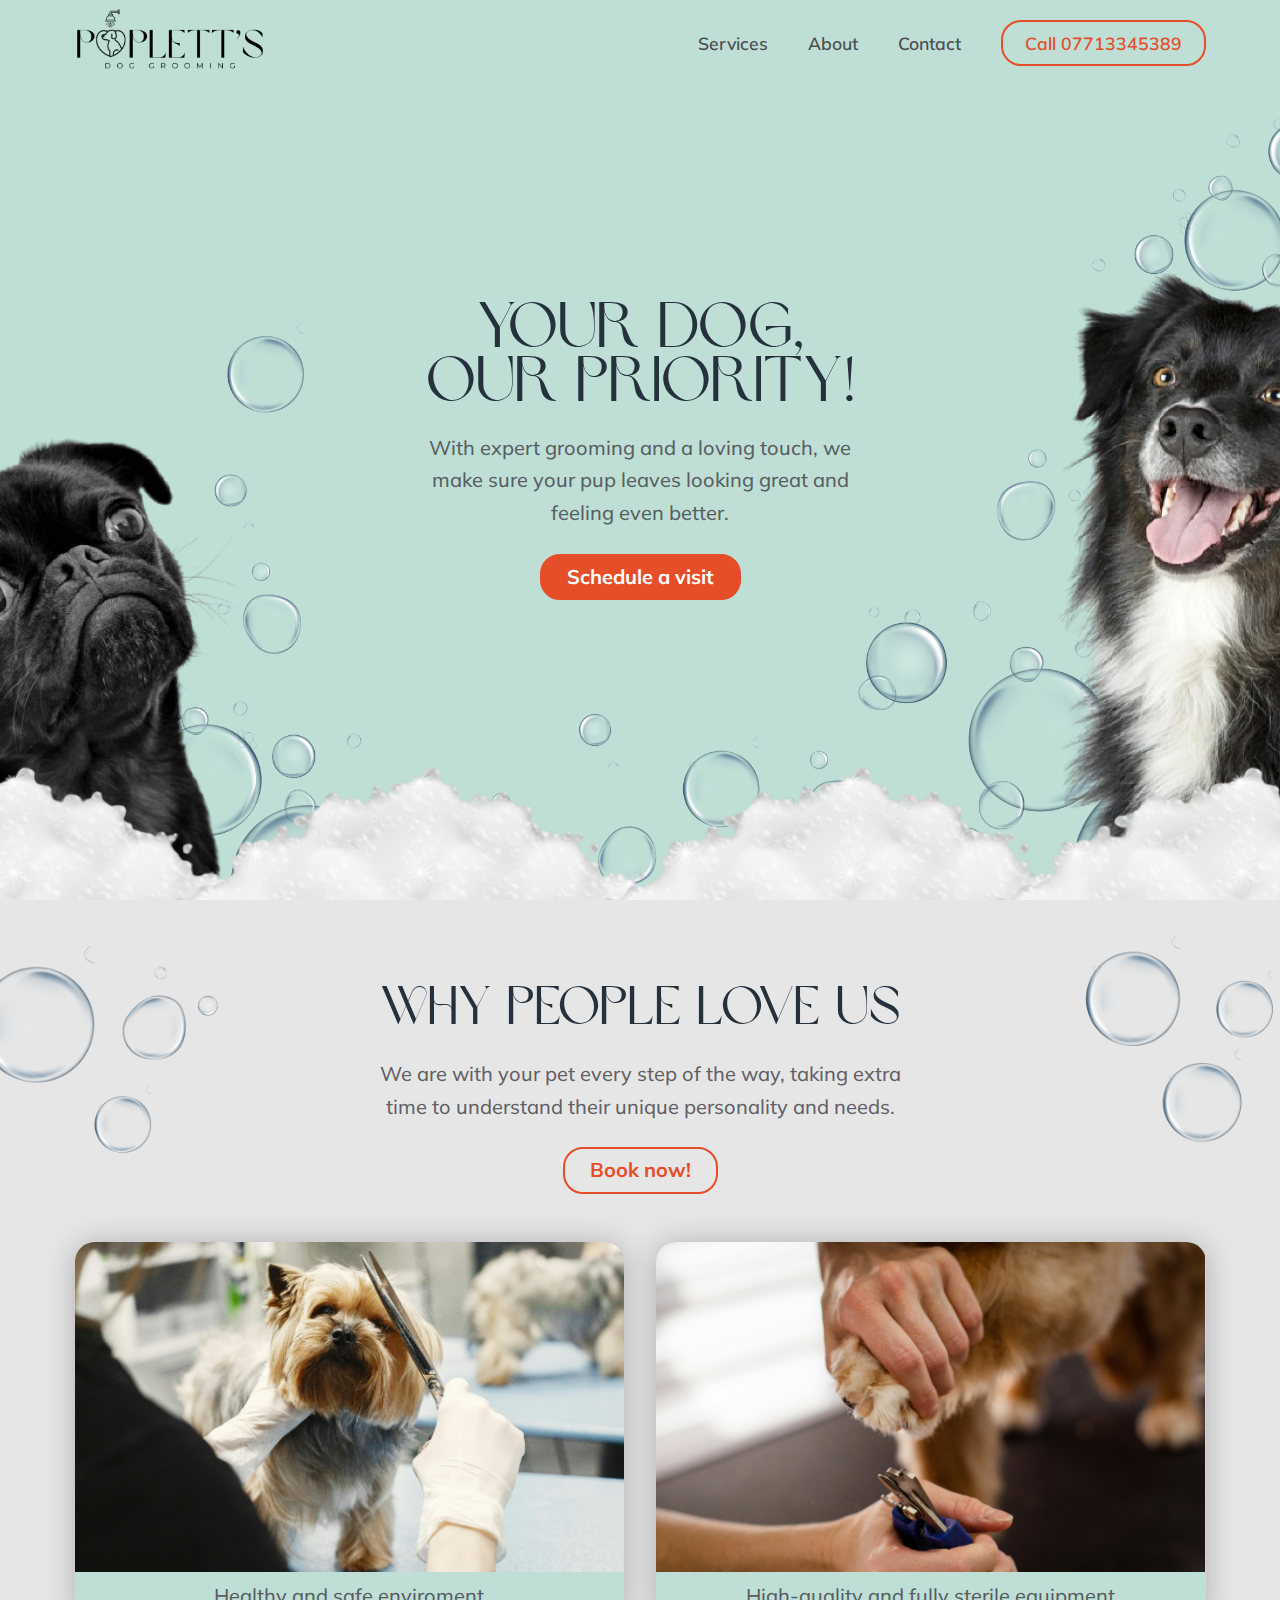
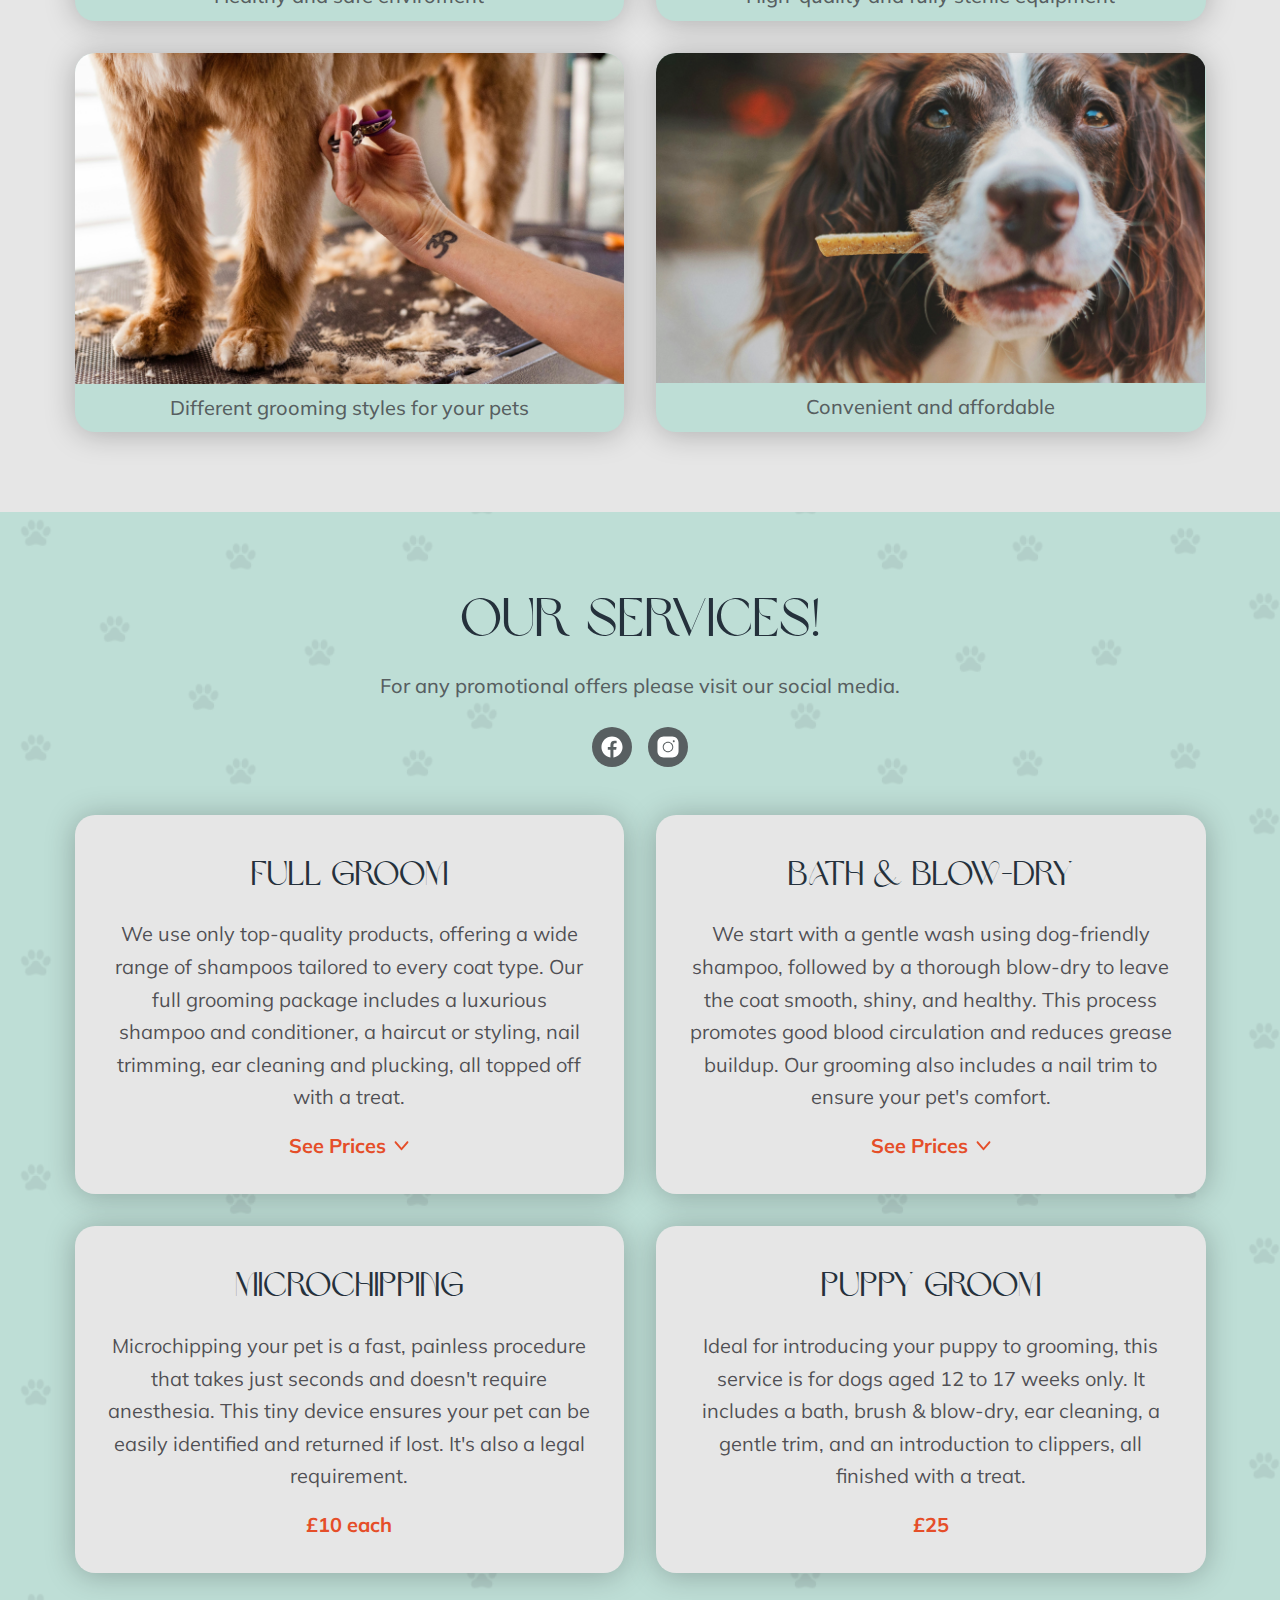
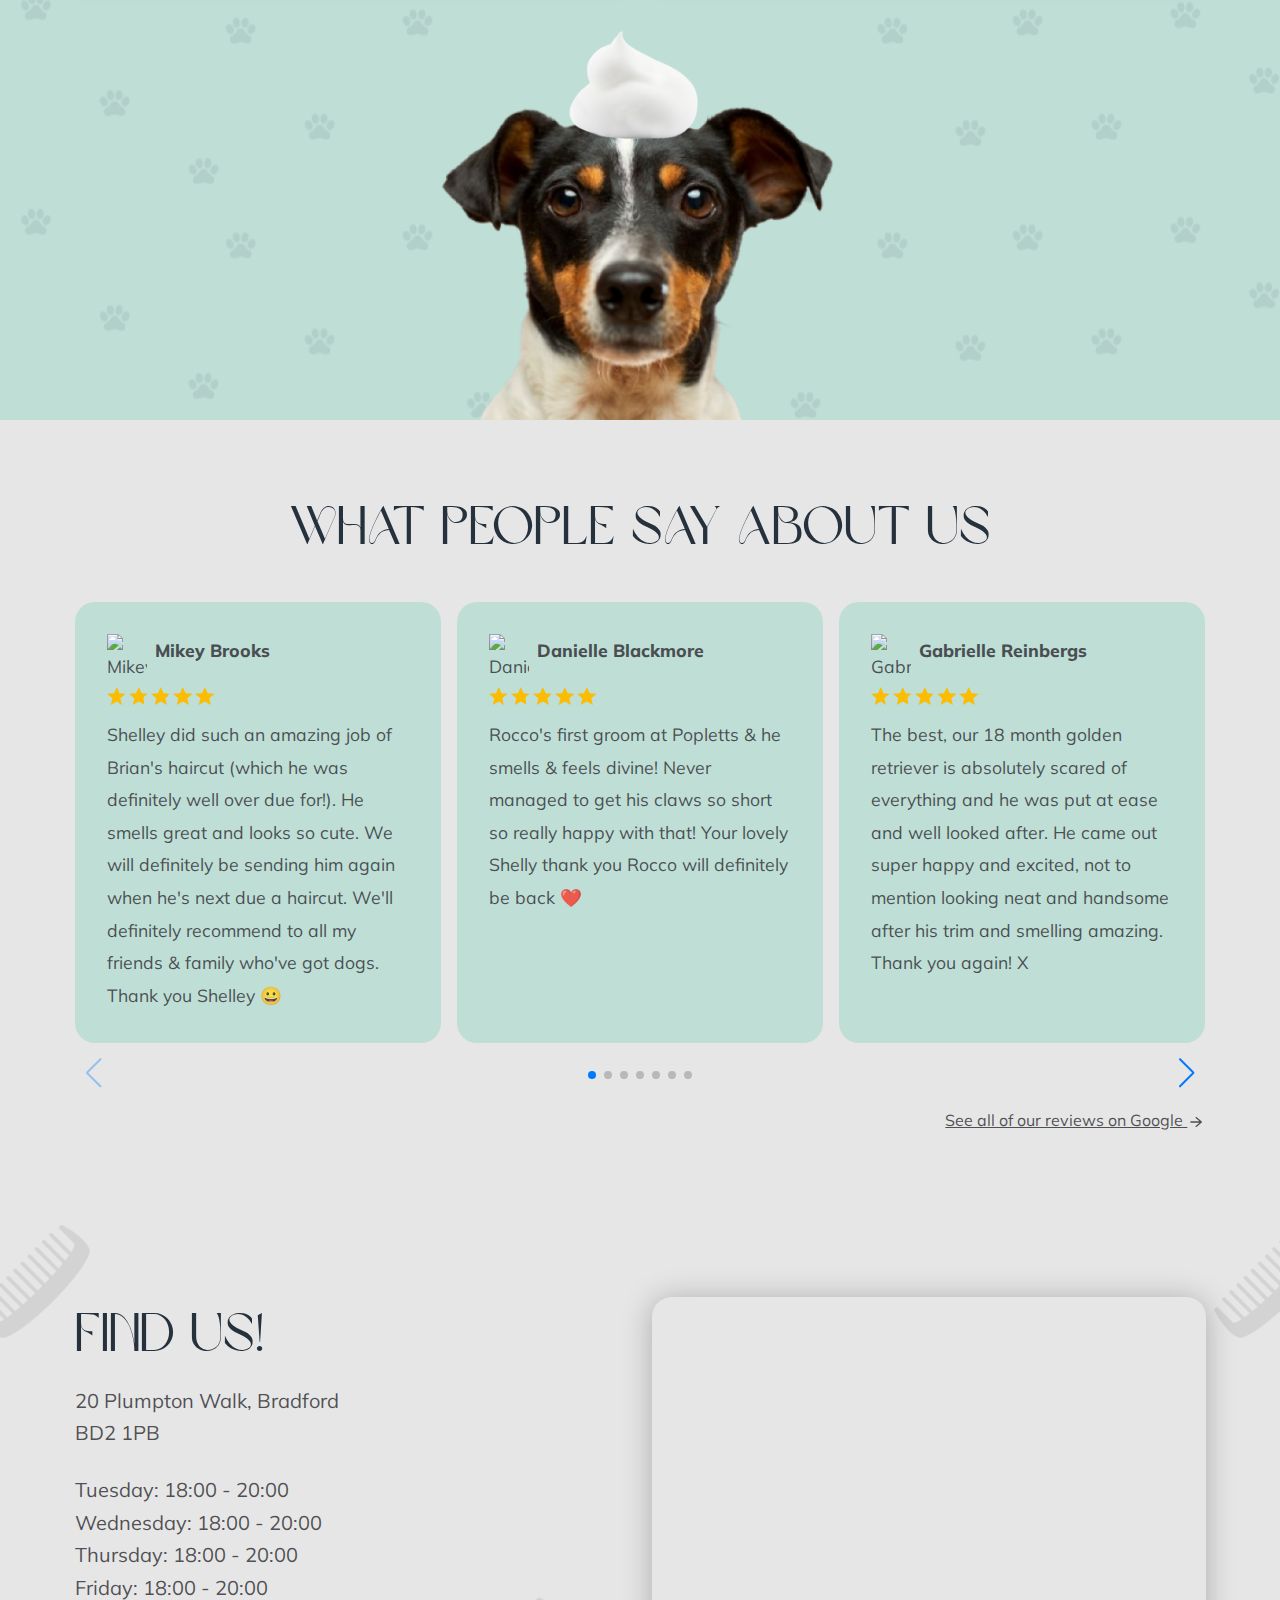
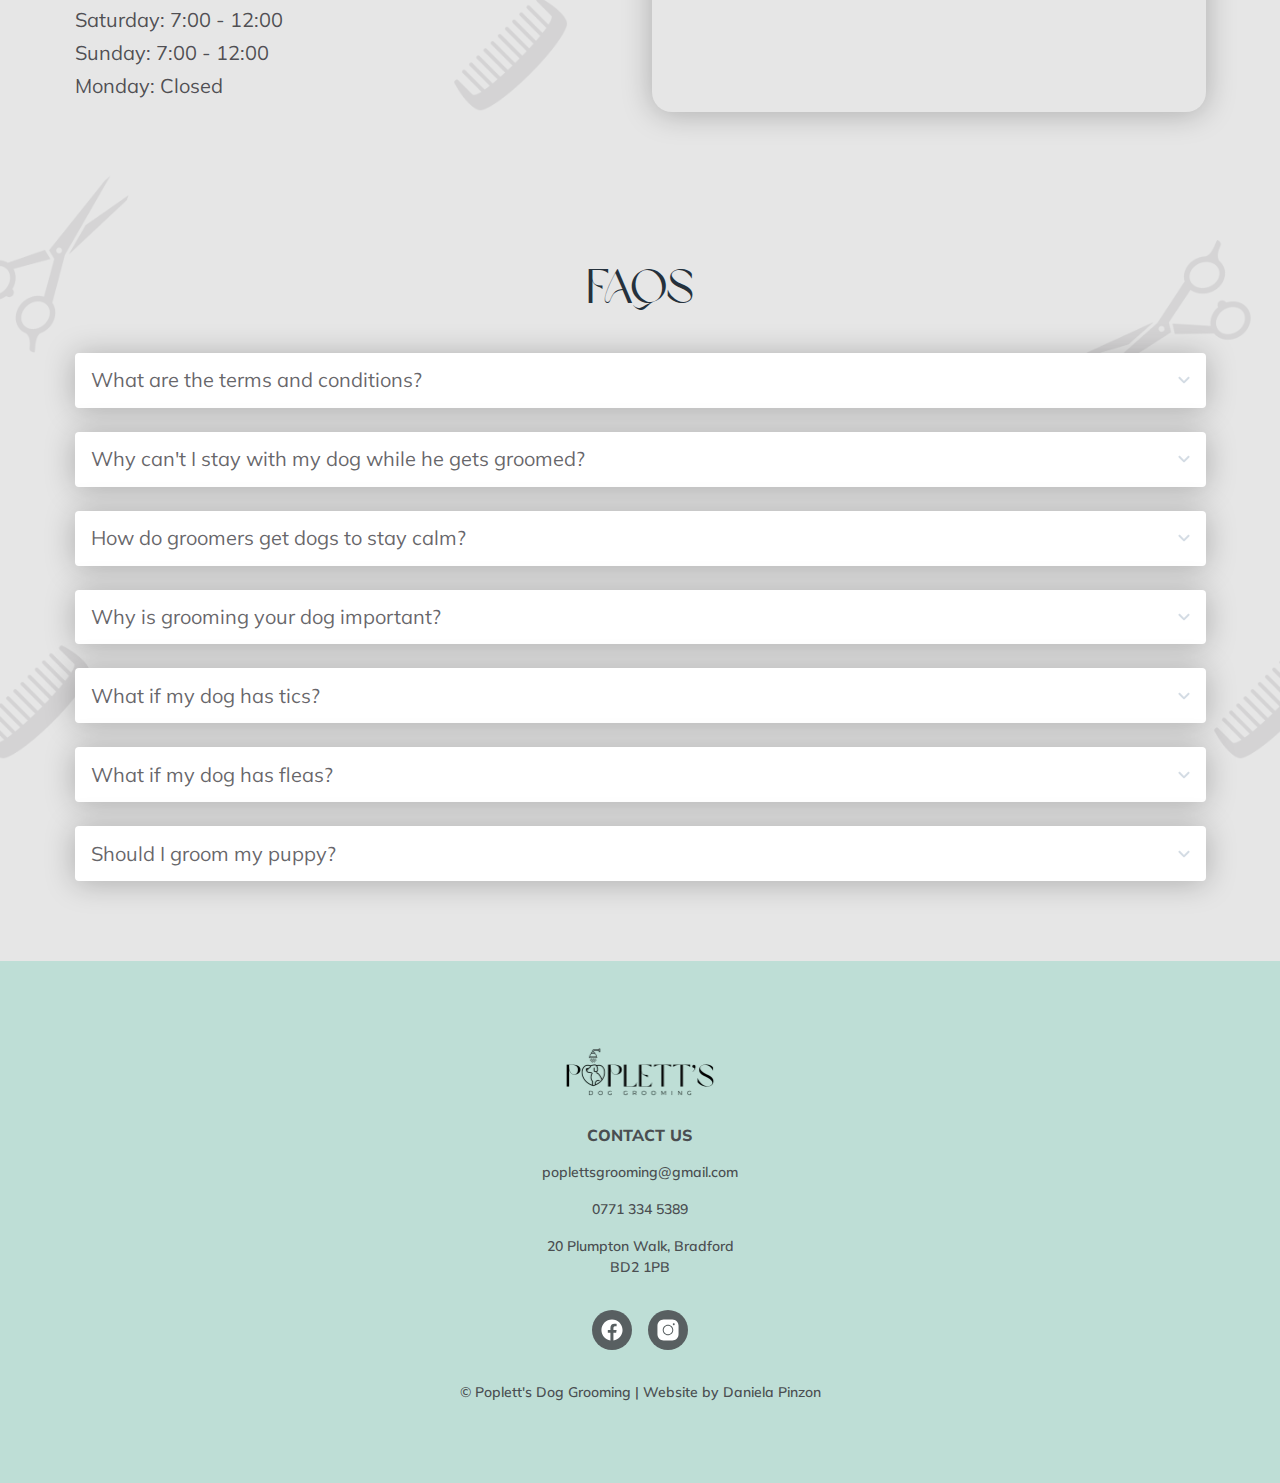
==== index.html @ dedbf38a "Add Google reviews" ====
<!DOCTYPE html>
<html lang="en">

<head>
  <meta charset="UTF-8">
  <meta name="viewport" content="width=device-width, initial-scale=1.0">
  <title>Poplett's Dog Grooming</title>
  <link rel="preconnect" href="https://fonts.googleapis.com">
  <link rel="preconnect" href="https://fonts.gstatic.com" crossorigin>
  <link href="https://fonts.googleapis.com/css2?family=Mulish:ital,wght@0,200..1000;1,200..1000&display=swap"
    rel="stylesheet">
  <link rel="apple-touch-icon" sizes="57x57" href="./images/favicons/apple-icon-57x57.png">
  <link rel="apple-touch-icon" sizes="60x60" href="./images/favicons/apple-icon-60x60.png">
  <link rel="apple-touch-icon" sizes="72x72" href="./images/favicons/apple-icon-72x72.png">
  <link rel="apple-touch-icon" sizes="76x76" href="./images/favicons/apple-icon-76x76.png">
  <link rel="apple-touch-icon" sizes="114x114" href="./images/favicons/apple-icon-114x114.png">
  <link rel="apple-touch-icon" sizes="120x120" href="./images/favicons/apple-icon-120x120.png">
  <link rel="apple-touch-icon" sizes="144x144" href="./images/favicons/apple-icon-144x144.png">
  <link rel="apple-touch-icon" sizes="152x152" href="./images/favicons/apple-icon-152x152.png">
  <link rel="apple-touch-icon" sizes="180x180" href="./images/favicons/apple-icon-180x180.png">
  <link rel="icon" type="image/png" sizes="192x192" href="./images/favicons/android-icon-192x192.png">
  <link rel="icon" type="image/png" sizes="32x32" href="./images/favicons/favicon-32x32.png">
  <link rel="icon" type="image/png" sizes="96x96" href="./images/favicons/favicon-96x96.png">
  <link rel="icon" type="image/png" sizes="16x16" href="./images/favicons/favicon-16x16.png">
  <link rel="manifest" href="./manifest.json">
  <meta name="msapplication-TileColor" content="#beded6">
  <meta name="msapplication-TileImage" content="./ms-icon-144x144.png">
  <meta name="theme-color" content="#beded6">

  <!-- CSS -->
  <link rel="stylesheet" href="https://cdn.jsdelivr.net/npm/swiper@11/swiper-bundle.min.css" />
  <link rel="stylesheet" href="shared.css">
  <link rel="stylesheet" href="index.css">

  <!-- JS -->
  <script src="https://cdn.jsdelivr.net/npm/swiper@11/swiper-bundle.min.js" defer></script>
  <script src="shared.js" defer></script>
  <script src="index.js" defer></script>
</head>

<body>
  <nav class="site-nav-primary">
    <div class="container site-nav-container">
      <a href="./">
        <img class="site-nav-logo" src="images/popletts-dog-grooming-logo.png" alt="Poplett's Dog Grooming logo">
      </a>

      <div class="site-nav-links">
        <a class="site-nav-link" href="#our-services">Services</a>
        <a class="site-nav-link" href="about-me.html">About</a>
        <a class="site-nav-link" href="#site-footer">Contact</a>
        <a href="tel:+447713345389" class="btn-secondary site-nav-btn">Call 07713345389</a>
      </div>

      <button id="site-nav-hamburger" class="site-nav-hamburger">
        <svg xmlns="http://www.w3.org/2000/svg" viewBox="0 0 24 24" fill="none">
          <path d="M4 18L20 18" stroke="currentColor" stroke-width="2" stroke-linecap="round"></path>
          <path d="M4 12L20 12" stroke="currentColor" stroke-width="2" stroke-linecap="round"></path>
          <path d="M4 6L20 6" stroke="currentColor" stroke-width="2" stroke-linecap="round"></path>
        </svg>
      </button>
    </div>

    <div class="mobile-site-nav">
      <a class="mobile-site-nav-link" href="#our-services">Services</a>
      <a class="mobile-site-nav-link" href="about-me.html">About</a>
      <a class="mobile-site-nav-link" href="#site-footer">Contact</a>
      <a href="tel:+447713345389" class="btn-secondary mobile-site-nav-btn">Call 07713345389</a>

      <button id="mobile-site-nav-close" class="mobile-site-nav-close">
        <svg xmlns="http://www.w3.org/2000/svg" viewBox="0 0 24 24" fill="none">
          <path d="M19 5L5 19M5.00001 5L19 19" stroke="#000000" stroke-width="1.5" stroke-linecap="round"
            stroke-linejoin="round"></path>
        </svg>
      </button>
    </div>
  </nav>

  <main>
    <section class="hero section">
      <div class="container hero-header">
        <h1 class="h1">Your dog, our priority!</h1>
        <p class="subheading">
          With expert grooming and a loving touch, we make sure your pup leaves looking great and feeling even better.
        </p>
        <a href="https://wa.me/+447713345389" target="_blank" class="btn-primary">Schedule a visit</a>
      </div>
    </section>

    <section class="why-people-love-us section">
      <div class="why-people-love-us-header container-small">
        <h2 class="h2">Why people love us</h2>
        <p class="subheading">
          We are with your pet every step of the way, taking extra time to understand their unique personality and
          needs.
        </p>
        <a href="https://wa.me/+447713345389" target="_blank" class="btn-secondary">Book now!</a>
      </div>

      <div class="card-grid container">
        <div class="photo-card">
          <div>
            <img src="images/why-people-love-us-1.png" alt="Yorkshire Terrier being groomed">
          </div>
          <p class="photo-card-caption">
            Healthy and safe enviroment
          </p>
        </div>

        <div class="photo-card">
          <div>
            <img src="images/why-people-love-us-2.png" alt="Yorkshire Terrier being groomed">
          </div>
          <p class="photo-card-caption">
            High-quality and fully sterile equipment
          </p>
        </div>

        <div class="photo-card">
          <div>
            <img src="images/why-people-love-us-3.png" alt="Yorkshire Terrier being groomed">
          </div>
          <p class="photo-card-caption">
            Different grooming styles for your pets
          </p>
        </div>

        <div class="photo-card">
          <div>
            <img src="images/why-people-love-us-4.png" alt="Yorkshire Terrier being groomed">
          </div>
          <p class="photo-card-caption">
            Convenient and affordable
          </p>
        </div>
      </div>
    </section>

    <section id="our-services" class="our-services section">
      <div class="our-services-header container-small">
        <h2 class="h2">Our services!</h2>
        <p class="subheading">
          For any promotional offers please visit our social media.
        </p>
        <div class="social-icons">
          <a class="social-icon-link" href="https://www.facebook.com/people/Popletts-Dog-Grooming/61564858483515/"
            target="_blank">
            <svg class="social-icon" xmlns="http://www.w3.org/2000/svg" viewBox="0 0 50 50">
              <path
                d="M25,3C12.85,3,3,12.85,3,25c0,11.03,8.125,20.137,18.712,21.728V30.831h-5.443v-5.783h5.443v-3.848 c0-6.371,3.104-9.168,8.399-9.168c2.536,0,3.877,0.188,4.512,0.274v5.048h-3.612c-2.248,0-3.033,2.131-3.033,4.533v3.161h6.588 l-0.894,5.783h-5.694v15.944C38.716,45.318,47,36.137,47,25C47,12.85,37.15,3,25,3z">
              </path>
            </svg>
          </a>
          <a class="social-icon-link" href="https://www.instagram.com/popletts_grooming/" target="_blank">
            <svg class="social-icon" xmlns="http://www.w3.org/2000/svg" viewBox="0 0 50 50">
              <path
                d="M 16 3 C 8.83 3 3 8.83 3 16 L 3 34 C 3 41.17 8.83 47 16 47 L 34 47 C 41.17 47 47 41.17 47 34 L 47 16 C 47 8.83 41.17 3 34 3 L 16 3 z M 37 11 C 38.1 11 39 11.9 39 13 C 39 14.1 38.1 15 37 15 C 35.9 15 35 14.1 35 13 C 35 11.9 35.9 11 37 11 z M 25 14 C 31.07 14 36 18.93 36 25 C 36 31.07 31.07 36 25 36 C 18.93 36 14 31.07 14 25 C 14 18.93 18.93 14 25 14 z M 25 16 C 20.04 16 16 20.04 16 25 C 16 29.96 20.04 34 25 34 C 29.96 34 34 29.96 34 25 C 34 20.04 29.96 16 25 16 z" />
            </svg>
          </a>
        </div>
      </div>

      <div class="card-grid container">
        <div class="info-card">
          <p class="h4">Full groom</p>

          <p>
            We use only top-quality products, offering a wide range of shampoos tailored to every coat type. Our full
            grooming package includes a luxurious shampoo and conditioner, a haircut or styling, nail trimming, ear
            cleaning and plucking, all topped off with a treat.
          </p>

          <div class="info-card-pricing">
            <button class="info-card-price btn-dropdown">
              <span>See Prices</span>
              <svg class="info-card-price-chevron" viewBox="0 0 11 7" fill="none" xmlns="http://www.w3.org/2000/svg">
                <path
                  d="M0.616841 0.373846C0.351424 0.680096 0.351424 1.17385 0.616841 1.4801L5.11809 6.67385C5.32934 6.9176 5.67059 6.9176 5.88184 6.67385L10.3831 1.4801C10.6485 1.17385 10.6485 0.680096 10.3831 0.373846C10.1177 0.0675964 9.68976 0.0675964 9.42434 0.373846L5.49726 4.89885L1.57017 0.367596C1.31017 0.0675964 0.876841 0.0675964 0.616841 0.373846Z"
                  fill="#E54E29" />
              </svg>
            </button>

            <div class="info-card-prices">
              <p>
                <span>Small dog</span>
                <span class="info-card-prices-amount">£25</span>
              </p>
              <p>
                <span>Medium dog</span>
                <span class="info-card-prices-amount">£35</span>
              </p>
              <p>
                <span>Large dog</span>
                <span class="info-card-prices-amount">£40</span>
              </p>
            </div>
          </div>
        </div>

        <div class="info-card">
          <p class="h4">Bath & Blow-dry</p>

          <p>
            We start with a gentle wash using dog-friendly shampoo, followed by a thorough blow-dry to leave the coat
            smooth, shiny, and healthy. This process promotes good blood circulation and reduces grease buildup. Our
            grooming also includes a nail trim to ensure your pet's comfort.
          </p>

          <div class="info-card-pricing">
            <button class="info-card-price btn-dropdown">
              <span>See Prices</span>
              <svg class="info-card-price-chevron" viewBox="0 0 11 7" fill="none" xmlns="http://www.w3.org/2000/svg">
                <path
                  d="M0.616841 0.373846C0.351424 0.680096 0.351424 1.17385 0.616841 1.4801L5.11809 6.67385C5.32934 6.9176 5.67059 6.9176 5.88184 6.67385L10.3831 1.4801C10.6485 1.17385 10.6485 0.680096 10.3831 0.373846C10.1177 0.0675964 9.68976 0.0675964 9.42434 0.373846L5.49726 4.89885L1.57017 0.367596C1.31017 0.0675964 0.876841 0.0675964 0.616841 0.373846Z"
                  fill="#E54E29" />
              </svg>
            </button>

            <div class="info-card-prices">
              <p>
                <span>Small dog</span>
                <span class="info-card-prices-amount">£15</span>
              </p>
              <p>
                <span>Medium dog</span>
                <span class="info-card-prices-amount">£20</span>
              </p>
              <p>
                <span>Large dog</span>
                <span class="info-card-prices-amount">£25</span>
              </p>
            </div>
          </div>
        </div>

        <div class="info-card">
          <p class="h4">Microchipping</p>

          <p>
            Microchipping your pet is a fast, painless procedure that takes just seconds and doesn't require anesthesia.
            This tiny device ensures your pet can be easily identified and returned if lost. It's also a legal
            requirement.
          </p>

          <p class="info-card-price">£10 each</p>
        </div>

        <div class="info-card">
          <p class="h4">Puppy groom</p>

          <p>
            Ideal for introducing your puppy to grooming, this service is for dogs aged 12 to 17 weeks only. It includes
            a bath, brush & blow-dry, ear cleaning, a gentle trim, and an introduction to clippers, all finished with a
            treat.
          </p>

          <p class="info-card-price">£25</p>
        </div>
      </div>

      <div class="container">
        <img class="our-services-jack-russell" src="images/jack-russell.png" alt="Jack Russell"></img>
      </div>
    </section>

    <section class="section container">
      <h2 class="testimonials-section-headline h2">What people say about us</h2>

      <div class="testimonials-section-swiper">
        <div class="swiper">
          <div class="swiper-wrapper">
            <div class="swiper-slide">
              <div class="google-review">
                <div class="google-review-header">
                  <img class="google-review-avatar"
                    src="https://lh3.googleusercontent.com/a/ACg8ocIHuZ4mgPIE1wjN2ChDYsAGgOFFfZqdhlEUvcOz2AN9iDgoFA=s40-c-rp-mo-br100"
                    alt="Mikey Brooks">
                  <p class="google-review-name">Mikey Brooks</p>
                </div>
                <div class="google-review-stars" aria-label="Rated 5 out of 5" role="img"></div>
                <p>
                  Shelley did such an amazing job of Brian's haircut (which he was definitely well over due for!). He
                  smells
                  great and looks so cute. We will definitely be sending him again when he's next due a haircut. We'll
                  definitely recommend to all my friends & family who've got dogs. Thank you Shelley 😀
                </p>
              </div>
            </div>
            <div class="swiper-slide">
              <div class="google-review">
                <div class="google-review-header">
                  <img class="google-review-avatar"
                    src="https://lh3.googleusercontent.com/a/ACg8ocILaOn4TlM7mxe9BLYM38HC9t5100QnuelgpEf8USrKkoIdrQ=s40-c-rp-mo-br100"
                    alt="Danielle Blackmore">
                  <p class="google-review-name">Danielle Blackmore</p>
                </div>
                <div class="google-review-stars" aria-label="Rated 5 out of 5" role="img"></div>
                <p>
                  Rocco's first groom at Popletts & he smells & feels divine! Never managed to get his claws so short so
                  really happy with that!
                  Your lovely Shelly thank you Rocco will definitely be back ❤️
                </p>
              </div>
            </div>
            <div class="swiper-slide">
              <div class="google-review">
                <div class="google-review-header">
                  <img class="google-review-avatar"
                    src="https://lh3.googleusercontent.com/a/ACg8ocKvHn3wnRGcI0f1mZULlPlPQFK8rFziLBk2E6sirelql-UFKA=s40-c-rp-mo-br100"
                    alt="Gabrielle Reinbergs">
                  <p class="google-review-name">Gabrielle Reinbergs</p>
                </div>
                <div class="google-review-stars" aria-label="Rated 5 out of 5" role="img"></div>
                <p>
                  The best, our 18 month golden retriever is absolutely scared of everything and he was put at ease and
                  well
                  looked after. He came out super happy and excited, not to mention looking neat and handsome after his
                  trim
                  and smelling amazing. Thank you again! X
                </p>
              </div>
            </div>
            <div class="swiper-slide">
              <div class="google-review">
                <div class="google-review-header">
                  <img class="google-review-avatar"
                    src="https://lh3.googleusercontent.com/a/ACg8ocJGQ_IB142mjRhU6M47gTnNTnj8u5k7riLKjd_z3E-bN4IRdQ=s40-c-rp-mo-br100"
                    alt="Daniela Smith1998">
                  <p class="google-review-name">Daniela Smith1998</p>
                </div>
                <div class="google-review-stars" aria-label="Rated 5 out of 5" role="img"></div>
                <p>
                  5 star service from popletts today! What a wonderful friendly service! My dog didn't want to leave!
                  His
                  transformation is incredible truly an amazing service! Customer for life now. Thank you.
                </p>
              </div>
            </div>
            <div class="swiper-slide">
              <div class="google-review">
                <div class="google-review-header">
                  <img class="google-review-avatar"
                    src="https://lh3.googleusercontent.com/a/ACg8ocL1MFwmBXhdb6--MPwEBV1NTUjBIBzjMCZVpoVh5Yr4SM3Dfg=s40-c-rp-mo-br100"
                    alt="Richard Worby">
                  <p class="google-review-name">Richard Worby</p>
                </div>
                <div class="google-review-stars" aria-label="Rated 5 out of 5" role="img"></div>
                <p>
                  Took both my dogs otto and blessing shelly done a great job with both especially blessing who can be a
                  bit
                  snappy will definitely be going again x
                </p>
              </div>
            </div>
            <div class="swiper-slide">
              <div class="google-review">
                <div class="google-review-header">
                  <img class="google-review-avatar"
                    src="https://lh3.googleusercontent.com/a/ACg8ocI-9nZTfEAvRAU0ntQpFS2yDXQyRziEDXvnLEXKYa2ZEFGr3Q=s40-c-rp-mo-br100"
                    alt="Laura Brickley">
                  <p class="google-review-name">Laura Brickley</p>
                </div>
                <div class="google-review-stars" aria-label="Rated 5 out of 5" role="img"></div>
                <p>
                  Brilliant service will definitely use again
                </p>
              </div>
            </div>
            <div class="swiper-slide">
              <div class="google-review">
                <div class="google-review-header">
                  <img class="google-review-avatar"
                    src="https://lh3.googleusercontent.com/a-/ALV-UjXKXncLyobXnirI8jun6XgHCL7iwrUQ8x7ybHMYxeYsuxwYJ0q3wQ=s40-c-rp-mo-br100"
                    alt="Stacey Read">
                  <p class="google-review-name">Stacey Read</p>
                </div>
                <div class="google-review-stars" aria-label="Rated 5 out of 5" role="img"></div>
                <p>
                  Both our dogs looked and smelled awesome and loved getting a pamper and groom by Shelley. She is so
                  lovely,
                  calm and patient with the dogs. Highly recommend:)
                </p>
              </div>
            </div>
            <div class="swiper-slide">
              <div class="google-review">
                <div class="google-review-header">
                  <img class="google-review-avatar"
                    src="https://lh3.googleusercontent.com/a-/ALV-UjXH0Grac_eoFNg_xcquS_-Vi8uyTEIXso-T53q_-D7nnQC8X2GdTg=s40-c-rp-mo-br100"
                    alt="Daniela Pinzon Guzman">
                  <p class="google-review-name">Daniela Pinzon Guzman</p>
                </div>
                <div class="google-review-stars" aria-label="Rated 5 out of 5" role="img"></div>
                <p>
                  Shelley is the best option if you need your dog to look and smell fantastic. She is very professional
                  and
                  treats your dog with plenty of love. I highly recommend her and will definitely be coming back!
                </p>
              </div>
            </div>
            <div class="swiper-slide">
              <div class="google-review">
                <div class="google-review-header">
                  <img class="google-review-avatar"
                    src="https://lh3.googleusercontent.com/a/ACg8ocKXZJirr2_TikVCw8CZ9hnhFysWbzDSgGr4JaAVIbBKGPqqQg=s40-c-rp-mo-br100"
                    alt="James Firth">
                  <p class="google-review-name">James Firth</p>
                </div>
                <div class="google-review-stars" aria-label="Rated 5 out of 5" role="img"></div>
                <p>
                  Thank you for grooming Casper so lovely. We absolutely love his new tail 😀🐕. He looks so handsome
                  and
                  came
                  back home happy and full of excitement with his new trim. Good communication from the groomer and
                  would
                  highly recommend.
                </p>
              </div>
            </div>
          </div>
        </div>

        <div class="swiper-pagination"></div>
        <div class="swiper-button-prev"></div>
        <div class="swiper-button-next"></div>
      </div>

      <p class="testimonials-section-see-more">
        <a href="https://maps.app.goo.gl/R4uJtXaX1evk5XSy8" target="_blank">
          See all of our reviews on Google
          <svg class="testimonial-section-see-more-arrow" xmlns="http://www.w3.org/2000/svg" viewBox="0 0 42 37"
            fill="none">
            <path
              d="M9.11536 20.0417H28.6629L20.1229 27.565C19.4404 28.1663 19.4404 29.1529 20.1229 29.7542C20.8054 30.3554 21.9079 30.3554 22.5904 29.7542L34.1229 19.5946C34.8054 18.9933 34.8054 18.0221 34.1229 17.4208L22.6079 7.24584C22.2809 6.95716 21.837 6.79492 21.3741 6.79492C20.9112 6.79492 20.4673 6.95716 20.1404 7.24584C19.4579 7.84709 19.4579 8.81834 20.1404 9.41959L28.6629 16.9583H9.11536C8.15286 16.9583 7.36536 17.6521 7.36536 18.5C7.36536 19.3479 8.15286 20.0417 9.11536 20.0417Z" />
          </svg>
        </a>
      </p>
    </section>

    <div class="find-us-faq">
      <section class="find-us-section section">
        <div class="container find-us-container">
          <div class="find-us-info">
            <h2 class="h2">Find us!</h2>
            <p>
              20 Plumpton Walk, Bradford<br>
              BD2 1PB
            </p>
            <div>
              <p>Tuesday: 18:00 - 20:00</p>
              <p>Wednesday: 18:00 - 20:00</p>
              <p>Thursday: 18:00 - 20:00</p>
              <p>Friday: 18:00 - 20:00</p>
              <p>Saturday: 7:00 - 12:00</p>
              <p>Sunday: 7:00 - 12:00</p>
              <p>Monday: Closed</p>
            </div>
          </div>

          <iframe class="find-us-map"
            src="https://www.google.com/maps/embed?pb=!1m18!1m12!1m3!1d2354.8556898169595!2d-1.7473985233811782!3d53.827643072432814!2m3!1f0!2f0!3f0!3m2!1i1024!2i768!4f13.1!3m3!1m2!1s0x487be3ec035cb0bd%3A0xdf08306ad85264f6!2s20%20Plumpton%20Walk%2C%20Bradford%20BD2%201PB!5e0!3m2!1sen!2suk!4v1726266197720!5m2!1sen!2suk"
            style="border:0;" allowfullscreen="" loading="lazy" referrerpolicy="no-referrer-when-downgrade"></iframe>
        </div>
      </section>

      <section class="faq-section section">
        <div class="container">
          <h2 class="h3 faqs-heading">FAQs</h2>

          <div class="faqs-list">
            <div class="faq">
              <button class="faq-header">
                <span>What are the terms and conditions?</span>
                <svg class="faq-header-chevron" viewBox="0 0 12 8" fill="none" xmlns="http://www.w3.org/2000/svg">
                  <path
                    d="M9.87498 1.00001L5.99498 4.88001L2.11498 1.00001C1.92814 0.812752 1.67449 0.70752 1.40998 0.70752C1.14546 0.70752 0.891807 0.812752 0.704976 1.00001C0.314976 1.39001 0.314976 2.02001 0.704976 2.41001L5.29498 7.00001C5.68498 7.39001 6.31498 7.39001 6.70498 7.00001L11.295 2.41001C11.685 2.02001 11.685 1.39001 11.295 1.00001C10.905 0.620005 10.265 0.610005 9.87498 1.00001Z"
                    fill="#BBC8D4" fill-opacity="0.63" />
                </svg>
              </button>
              <div class="faq-body">
                <p>Owners are required to inform their dog groomer of any known aggressive behaviour their pet may
                  exhibit
                  toward other animals or humans. If your dog has any allergies, please let me know prior to their
                  grooming session. If you need to cancel an appointment, please provide at least 24 hours' notice,
                  allowing the groomer to offer the slot to another client. By choosing Poppett's, you also agree to the
                  filming of grooming sessions for social media marketing purposes.</p>
              </div>
            </div>

            <div class="faq">
              <button class="faq-header">
                <span>Why can't I stay with my dog while he gets groomed?</span>
                <svg class="faq-header-chevron" viewBox="0 0 12 8" fill="none" xmlns="http://www.w3.org/2000/svg">
                  <path
                    d="M9.87498 1.00001L5.99498 4.88001L2.11498 1.00001C1.92814 0.812752 1.67449 0.70752 1.40998 0.70752C1.14546 0.70752 0.891807 0.812752 0.704976 1.00001C0.314976 1.39001 0.314976 2.02001 0.704976 2.41001L5.29498 7.00001C5.68498 7.39001 6.31498 7.39001 6.70498 7.00001L11.295 2.41001C11.685 2.02001 11.685 1.39001 11.295 1.00001C10.905 0.620005 10.265 0.610005 9.87498 1.00001Z"
                    fill="#BBC8D4" fill-opacity="0.63" />
                </svg>
              </button>
              <div class="faq-body">
                <p>Staying with your dog might make it overexcited or anxious, which will hinder the grooming process.
                </p>
              </div>
            </div>

            <div class="faq">
              <button class="faq-header">
                <span>How do groomers get dogs to stay calm?</span>
                <svg class="faq-header-chevron" viewBox="0 0 12 8" fill="none" xmlns="http://www.w3.org/2000/svg">
                  <path
                    d="M9.87498 1.00001L5.99498 4.88001L2.11498 1.00001C1.92814 0.812752 1.67449 0.70752 1.40998 0.70752C1.14546 0.70752 0.891807 0.812752 0.704976 1.00001C0.314976 1.39001 0.314976 2.02001 0.704976 2.41001L5.29498 7.00001C5.68498 7.39001 6.31498 7.39001 6.70498 7.00001L11.295 2.41001C11.685 2.02001 11.685 1.39001 11.295 1.00001C10.905 0.620005 10.265 0.610005 9.87498 1.00001Z"
                    fill="#BBC8D4" fill-opacity="0.63" />
                </svg>
              </button>
              <div class="faq-body">
                <p>Groomers can relax a dog that feels anxious or nervous by speaking to them in a calm comforting tone
                  and a treat.</p>
              </div>
            </div>

            <div class="faq">
              <button class="faq-header">
                <span>Why is grooming your dog important?</span>
                <svg class="faq-header-chevron" viewBox="0 0 12 8" fill="none" xmlns="http://www.w3.org/2000/svg">
                  <path
                    d="M9.87498 1.00001L5.99498 4.88001L2.11498 1.00001C1.92814 0.812752 1.67449 0.70752 1.40998 0.70752C1.14546 0.70752 0.891807 0.812752 0.704976 1.00001C0.314976 1.39001 0.314976 2.02001 0.704976 2.41001L5.29498 7.00001C5.68498 7.39001 6.31498 7.39001 6.70498 7.00001L11.295 2.41001C11.685 2.02001 11.685 1.39001 11.295 1.00001C10.905 0.620005 10.265 0.610005 9.87498 1.00001Z"
                    fill="#BBC8D4" fill-opacity="0.63" />
                </svg>
              </button>
              <div class="faq-body">
                <p>It's important to your dog's health, cleanliness and protection. It can also help prevent health
                  issues.</p>
              </div>
            </div>

            <div class="faq">
              <button class="faq-header">
                <span>What if my dog has tics?</span>
                <svg class="faq-header-chevron" viewBox="0 0 12 8" fill="none" xmlns="http://www.w3.org/2000/svg">
                  <path
                    d="M9.87498 1.00001L5.99498 4.88001L2.11498 1.00001C1.92814 0.812752 1.67449 0.70752 1.40998 0.70752C1.14546 0.70752 0.891807 0.812752 0.704976 1.00001C0.314976 1.39001 0.314976 2.02001 0.704976 2.41001L5.29498 7.00001C5.68498 7.39001 6.31498 7.39001 6.70498 7.00001L11.295 2.41001C11.685 2.02001 11.685 1.39001 11.295 1.00001C10.905 0.620005 10.265 0.610005 9.87498 1.00001Z"
                    fill="#BBC8D4" fill-opacity="0.63" />
                </svg>
              </button>
              <div class="faq-body">
                <p>Please seek advice from your vet if you notice your dog has any tics.</p>
              </div>
            </div>

            <div class="faq">
              <button class="faq-header">
                <span>What if my dog has fleas?</span>
                <svg class="faq-header-chevron" viewBox="0 0 12 8" fill="none" xmlns="http://www.w3.org/2000/svg">
                  <path
                    d="M9.87498 1.00001L5.99498 4.88001L2.11498 1.00001C1.92814 0.812752 1.67449 0.70752 1.40998 0.70752C1.14546 0.70752 0.891807 0.812752 0.704976 1.00001C0.314976 1.39001 0.314976 2.02001 0.704976 2.41001L5.29498 7.00001C5.68498 7.39001 6.31498 7.39001 6.70498 7.00001L11.295 2.41001C11.685 2.02001 11.685 1.39001 11.295 1.00001C10.905 0.620005 10.265 0.610005 9.87498 1.00001Z"
                    fill="#BBC8D4" fill-opacity="0.63" />
                </svg>
              </button>
              <div class="faq-body">
                <p>Please check your dog does not have any fleas prior to his/her groom as we will not be able to
                  provide
                  our grooming service un till your dog is clear of fleas, if we find that fleas are present during the
                  grooming service we will not be able to carry out any grooming service booked.</p>
              </div>
            </div>

            <div class="faq">
              <button class="faq-header">
                <span>Should I groom my puppy?</span>
                <svg class="faq-header-chevron" viewBox="0 0 12 8" fill="none" xmlns="http://www.w3.org/2000/svg">
                  <path
                    d="M9.87498 1.00001L5.99498 4.88001L2.11498 1.00001C1.92814 0.812752 1.67449 0.70752 1.40998 0.70752C1.14546 0.70752 0.891807 0.812752 0.704976 1.00001C0.314976 1.39001 0.314976 2.02001 0.704976 2.41001L5.29498 7.00001C5.68498 7.39001 6.31498 7.39001 6.70498 7.00001L11.295 2.41001C11.685 2.02001 11.685 1.39001 11.295 1.00001C10.905 0.620005 10.265 0.610005 9.87498 1.00001Z"
                    fill="#BBC8D4" fill-opacity="0.63" />
                </svg>
              </button>
              <div class="faq-body">
                <p>Yes puppies should be groomed to help them stay clean and healthy. The first grooming session should
                  take place after their second round of shots, ideally between 12 and 17 weeks.</p>
              </div>
            </div>
          </div>
        </div>
      </section>
    </div>
  </main>

  <footer id="site-footer" class="section site-footer">
    <img class="site-footer-logo" src="images/popletts-dog-grooming-logo.png" alt="Poplett's Dog Grooming logo">

    <h2 class="site-footer-heading">Contact Us</h2>
    <p><a href="mailto:poplettsgrooming@gmail.com">poplettsgrooming@gmail.com</a></p>
    <p><a href="tel:+44771 334 5389">0771 334 5389</a></p>
    <address>
      20 Plumpton Walk, Bradford<br>
      BD2 1PB
    </address>
    <div class="social-icons">
      <a class="social-icon-link" href="https://www.facebook.com/people/Popletts-Dog-Grooming/61564858483515/"
        target="_blank">
        <svg class="social-icon" xmlns="http://www.w3.org/2000/svg" viewBox="0 0 50 50">
          <path
            d="M25,3C12.85,3,3,12.85,3,25c0,11.03,8.125,20.137,18.712,21.728V30.831h-5.443v-5.783h5.443v-3.848 c0-6.371,3.104-9.168,8.399-9.168c2.536,0,3.877,0.188,4.512,0.274v5.048h-3.612c-2.248,0-3.033,2.131-3.033,4.533v3.161h6.588 l-0.894,5.783h-5.694v15.944C38.716,45.318,47,36.137,47,25C47,12.85,37.15,3,25,3z">
          </path>
        </svg>
      </a>
      <a class="social-icon-link" href="https://www.instagram.com/popletts_grooming/" target="_blank">
        <svg class="social-icon" xmlns="http://www.w3.org/2000/svg" viewBox="0 0 50 50">
          <path
            d="M 16 3 C 8.83 3 3 8.83 3 16 L 3 34 C 3 41.17 8.83 47 16 47 L 34 47 C 41.17 47 47 41.17 47 34 L 47 16 C 47 8.83 41.17 3 34 3 L 16 3 z M 37 11 C 38.1 11 39 11.9 39 13 C 39 14.1 38.1 15 37 15 C 35.9 15 35 14.1 35 13 C 35 11.9 35.9 11 37 11 z M 25 14 C 31.07 14 36 18.93 36 25 C 36 31.07 31.07 36 25 36 C 18.93 36 14 31.07 14 25 C 14 18.93 18.93 14 25 14 z M 25 16 C 20.04 16 16 20.04 16 25 C 16 29.96 20.04 34 25 34 C 29.96 34 34 29.96 34 25 C 34 20.04 29.96 16 25 16 z" />
        </svg>
      </a>
    </div>
    <p>
      <span>&copy; Poplett's Dog Grooming | Website by</span>
      <a class="site-footer-link" href="https://www.danielapinzonguzman.com">
        Daniela Pinzon
      </a>
    </p>
  </footer>
</body>

</html>
---- shared.css ----
@font-face {
  font-family: "Brown Sugar";
  src: url("./fonts/brown-sugar.woff2") format("woff2"),
    url("/fonts/brown-sugar.woff") format("woff"),
    url("./fonts/brown-sugar.ttf") format("truetype");
}

:root {
  --colour-dark-blue: #25313c;
  --colour-turquoise: #beded6;
  --colour-orange: #e54e29;
  --colour-grey: #e6e6e6;

  --font-family-heading: "Brown Sugar", sans-serif;
  --font-family-body: "Mulish", sans-serif;

  --font-body: 1.25rem/163.2% var(--font-family-body);
  --font-colour-body: rgba(53, 52, 57, 0.85);
  --font-colour-body-lighter: rgba(53, 52, 57, 0.75);

  --box-shadow: rgba(0, 0, 0, 0.25) 0px 2px 30px 0px;
}

*,
*::before,
*::after {
  margin: 0;
  box-sizing: border-box;
}

html,
body {
  width: 100%;
}

body {
  color: var(--font-colour-body);
  font: var(--font-body);
  font-weight: 400;
}

body.show-mobile-nav {
  overflow: hidden;
  height: 100%;
}

img {
  display: block;
  max-width: 100%;
}

/* reset buttons */
button,
.btn-primary,
.btn-secondary {
  border: none;
  margin: 0;
  padding: 0;
  background: transparent;
  color: inherit;
  font: inherit;
  line-height: inherit;
  -webkit-font-smoothing: inherit;
  -moz-osx-font-smoothing: inherit;
  -webkit-appearance: none;
  cursor: pointer;
}

/* reset links */
a {
  text-decoration: none;
  color: inherit;
}

/* reset addresses */
address {
  font: inherit;
}

/* Components */
.container,
.container-small {
  padding-inline: 1rem;
  margin-inline: auto;
}

.container {
  max-width: 1163px;
}

.container-small {
  max-width: 566px;
}

.section {
  padding-block: 5rem;
}

.h1,
.h2,
.h3,
.h4 {
  color: var(--colour-dark-blue);
  font-weight: 400;
  font-family: var(--font-family-heading);
}

.h1 {
  font-size: 4rem;
  line-height: 3.375rem;
}

.h2 {
  font-size: 3.375rem;
  line-height: 1em;
}

.h3 {
  font-size: 3rem;
}

.h4 {
  font-size: 2.125rem;
  line-height: 163.2%;
}

.subheading {
  color: var(--font-colour-body-lighter);
  font-weight: 500;
}

.btn-primary,
.btn-secondary {
  display: inline-block;
  border-radius: 20px;
  font-weight: 700;
  padding: 0.25em 1.25em;
  transition: all 0.2s ease;
}

.btn-primary {
  background-color: var(--colour-orange);
  color: #ffffff;
  border: 2px solid var(--colour-orange);
}

.btn-primary:hover {
  background-color: transparent;
  color: var(--colour-orange);
}

.btn-secondary {
  background-color: transparent;
  color: var(--colour-orange);
  border: 2px solid var(--colour-orange);
}

.btn-secondary:hover {
  background-color: var(--colour-orange);
  color: #ffffff;
}

.btn-dropdown {
  display: inline-flex;
  align-items: center;
  gap: 0.5rem;
}

.btn-dropdown svg {
  width: 0.75em;
}

.social-icons {
  display: flex;
  align-items: center;
  gap: 1rem;
}

.social-icon-link {
  display: block;
  width: 40px;
  padding: 0.5rem;
  background-color: rgba(53, 52, 57, 0.75);
  border-radius: 50%;
}

.social-icon {
  display: block;
  fill: #ffffff;
}

/* Site nav */
.site-nav-container {
  display: flex;
  align-items: center;
  justify-content: space-between;
}

.site-nav-logo {
  height: 86px;
}

.site-nav-links {
  display: flex;
  align-items: baseline;
}

.site-nav-link,
.site-nav-btn,
.mobile-site-nav-link,
.mobile-site-nav-btn {
  font-size: 1.1rem;
  font-weight: 600;
  transition: color 0.1s ease-out;
}

.site-nav-link {
  padding-block: calc(0.25rem + 2px);
  padding-inline: 1.25rem;
}

.site-nav-link:hover,
.mobile-site-nav-link:hover {
  color: var(--colour-orange);
}

.site-nav-btn {
  margin-left: 1.25rem;
}

.site-nav-hamburger {
  width: 50px;
  padding: 10px;
  display: none;
}

.site-nav-hamburger svg {
  display: block;
}

.mobile-site-nav {
  position: fixed;
  top: 0;
  left: 0;
  right: 0;
  bottom: 0;
  display: flex;
  flex-direction: column;
  justify-content: center;
  align-items: center;
  gap: 1.5rem;
  padding: 1rem;
  transform: translateX(-100%);
  transition: transform 0.2s ease-out;
}

.site-nav-primary .mobile-site-nav {
  background-color: var(--colour-turquoise);
}

.site-nav-secondary .mobile-site-nav {
  background-color: var(--colour-grey);
}

.show-mobile-nav .mobile-site-nav {
  transform: translateX(0);
}

.mobile-site-nav-close {
  position: absolute;
  top: 18px;
  right: 1rem;
  width: 50px;
  padding: 10px;
}

.mobile-site-nav-close svg {
  display: block;
}

@media (max-width: 815px) {
  .site-nav-links {
    display: none;
  }

  .site-nav-hamburger {
    display: block;
  }
}

@media (min-width: 816px) {
  .mobile-site-nav {
    display: none;
  }
}

/* Site footer */
.site-footer {
  background-color: var(--colour-turquoise);
  display: flex;
  flex-direction: column;
  align-items: center;
  gap: 1rem;
  text-align: center;
  font-size: 0.875rem;
  font-weight: 600;
  line-height: 1.5em;
}

.site-footer-logo {
  width: 150px;
}

.site-footer-heading {
  font-family: var(--font-family-body);
  font-size: 1rem;
  font-weight: 800;
  color: var(--font-colour-body);
  text-transform: uppercase;
}

.site-footer .social-icons {
  margin-block: 1rem;
}

.site-footer-link:hover {
  text-decoration: underline;
}
---- index.css ----
body {
  background-color: var(--colour-grey);
}

.card-grid {
  display: grid;
  grid-template-columns: repeat(2, 1fr);
  gap: 2rem;
}

.photo-card,
.info-card {
  overflow: hidden;
  border-radius: 20px;
  box-shadow: var(--box-shadow);
}

.photo-card {
  background-color: var(--colour-turquoise);
}

.photo-card-caption {
  color: var(--font-colour-body-lighter);
  padding: 0.5rem 1rem;
  text-align: center;
  font-weight: 500;
}

.info-card {
  padding: 2rem;
  display: flex;
  flex-direction: column;
  align-items: center;
  gap: 1rem;
  background-color: var(--colour-grey);
  text-align: center;
}

.info-card-price {
  color: var(--colour-orange);
  font-weight: 700;
}

.info-card-price-chevron {
  transition: transform 0.1s ease-out;
}

.info-card-pricing.open .info-card-price-chevron {
  transform: rotateZ(-180deg);
}

.info-card-prices {
  font-size: 1.15rem;
  font-style: italic;
  margin-top: 1rem;
}

.info-card-pricing:not(.open) .info-card-prices {
  display: none;
}

.info-card-prices-amount {
  font-weight: 700;
}

/* Hero */
.hero {
  min-height: 100svh;
  margin-top: -86px;
  display: flex;
  align-items: center;
  background-color: var(--colour-turquoise);
  background-image: url(images/hero-background.png);
  background-size: cover;
  background-position-x: center;
  background-position-y: calc(100% + 35px);
  background-repeat: no-repeat;
}

.hero-header {
  text-align: center;
  display: flex;
  flex-direction: column;
  align-items: center;
  gap: 1.5rem;
  max-width: 465px;
}

/* Why people love us */
.why-people-love-us {
  display: grid;
  gap: 3rem;
  background-image: url(images/why-people-love-us-background.png);
  background-size: contain;
  background-position-y: 2rem;
  background-repeat: no-repeat;
}

.why-people-love-us-header {
  display: flex;
  flex-direction: column;
  align-items: center;
  gap: 1.5rem;
  text-align: center;
}

/* Our services */
.our-services {
  display: grid;
  gap: 3rem;
  background-color: var(--colour-turquoise);
  padding-bottom: 0;
  background-image: url(images/our-services-background.png);
  background-position: 20px 5px;
  background-size: calc(100% - 20px);
  background-repeat: repeat-y;
}

.our-services-header {
  display: flex;
  flex-direction: column;
  align-items: center;
  gap: 1.5rem;
  text-align: center;
}

.our-services-jack-russell {
  margin-inline: auto;
  width: 443px;
}

/* Testimonials */
.testimonials-section-headline {
  text-align: center;
}

.testimonials-section-swiper {
  position: relative;
  margin-top: 3rem;
  padding-bottom: 45px;
}

.testimonials-section-swiper {
  --swiper-navigation-size: 30px;
  --swiper-navigation-top-offset: calc(
    100% - var(--swiper-navigation-size) / 2
  );
  --swiper-pagination-bottom: 0;
  --swiper-pagination-top: auto;
}

.swiper-wrapper {
  cursor: grab;
}

.swiper-slide {
  height: auto;
}

.google-review {
  display: flex;
  flex-direction: column;
  gap: 0.8rem;
  height: 100%;
  background-color: var(--colour-turquoise);
  border-radius: 20px;
  padding: 2rem;
  font-size: 1.1rem;
}

.google-review-header {
  display: flex;
}

.google-review-avatar {
  display: block;
  width: 40px;
  height: 40px;
  margin-right: 8px;
}

.google-review-name {
  font-weight: 800;
}

.google-review-stars {
  --height: 18px;
  --width: calc(var(--height) * 1.228);
  background-image: url("data:image/svg+xml,<svg xmlns='http://www.w3.org/2000/svg' viewBox='0 0 23.44 19'><polygon fill='%23fbbc04' points='10,15.27 16.18,19 14.54,11.97 20,7.24 12.81,6.63 10,0 7.19,6.63 0,7.24 5.46,11.97 3.82,19'/></svg>");
  background-size: var(--width) var(--height);
  background-repeat: repeat-x;
  width: calc(var(--width) * 5);
  height: var(--height);
}

.testimonials-section-see-more {
  margin-top: 1rem;
  font-size: 1rem;
  text-align: right;
  text-decoration: underline;
  vertical-align: middle;
}

.testimonial-section-see-more-arrow {
  height: 1em;
  fill: currentColor;
  vertical-align: middle;
}

/* Find us */
.find-us-container {
  display: grid;
  grid-template-columns: repeat(2, 1fr);
  align-items: center;
  gap: 1.5rem;
}

.find-us-info {
  display: grid;
  align-content: center;
  gap: 1.5rem;
}

.find-us-map {
  border-radius: 20px;
  box-shadow: var(--box-shadow);
  width: 100%;
  aspect-ratio: 60/45;
}

/* FAQs */
.faqs-heading {
  text-align: center;
}

.faqs-list {
  margin-top: 3rem;
  display: grid;
  gap: 1.5rem;
}

.faq {
  background-color: #ffffff;
  box-shadow: var(--box-shadow);
  border-radius: 4px;
  color: var(--font-colour-body-lighter);
  overflow: hidden;
}

.faq-header {
  display: flex;
  align-items: center;
  justify-content: space-between;
  padding: 0.7rem 1rem;
  cursor: pointer;
  width: 100%;
  transition: background-color 0.2s ease-out;
  text-align: left;
}

.faq-header:hover,
.faq.open .faq-header {
  background-color: rgba(0, 0, 0, 0.05);
}

.faq-header-chevron {
  width: 12px;
  flex-shrink: 0;
  margin-left: 1rem;
  transition: transform 0.1s ease-out;
}

.faq.open .faq-header-chevron {
  transform: rotateZ(-180deg);
}

.faq-body {
  padding: 0.7rem 1rem;
  font-size: 1.1rem;
}

.faq:not(.open) .faq-body {
  display: none;
}

/* Find us and FAQ section */
.find-us-faq {
  background-image: url(images/find-us-faq-background.png);
  background-size: 100%;
  background-repeat: repeat-y;
}

@media (max-width: 815px) {
  .card-grid {
    grid-template-columns: 1fr;
  }

  .find-us-container {
    grid-template-columns: 1fr;
    gap: 2.5rem;
  }

  .find-us-info {
    text-align: center;
  }
}

@media (max-width: 729px) {
  .testimonials-section-see-more {
    text-align: center;
  }
}
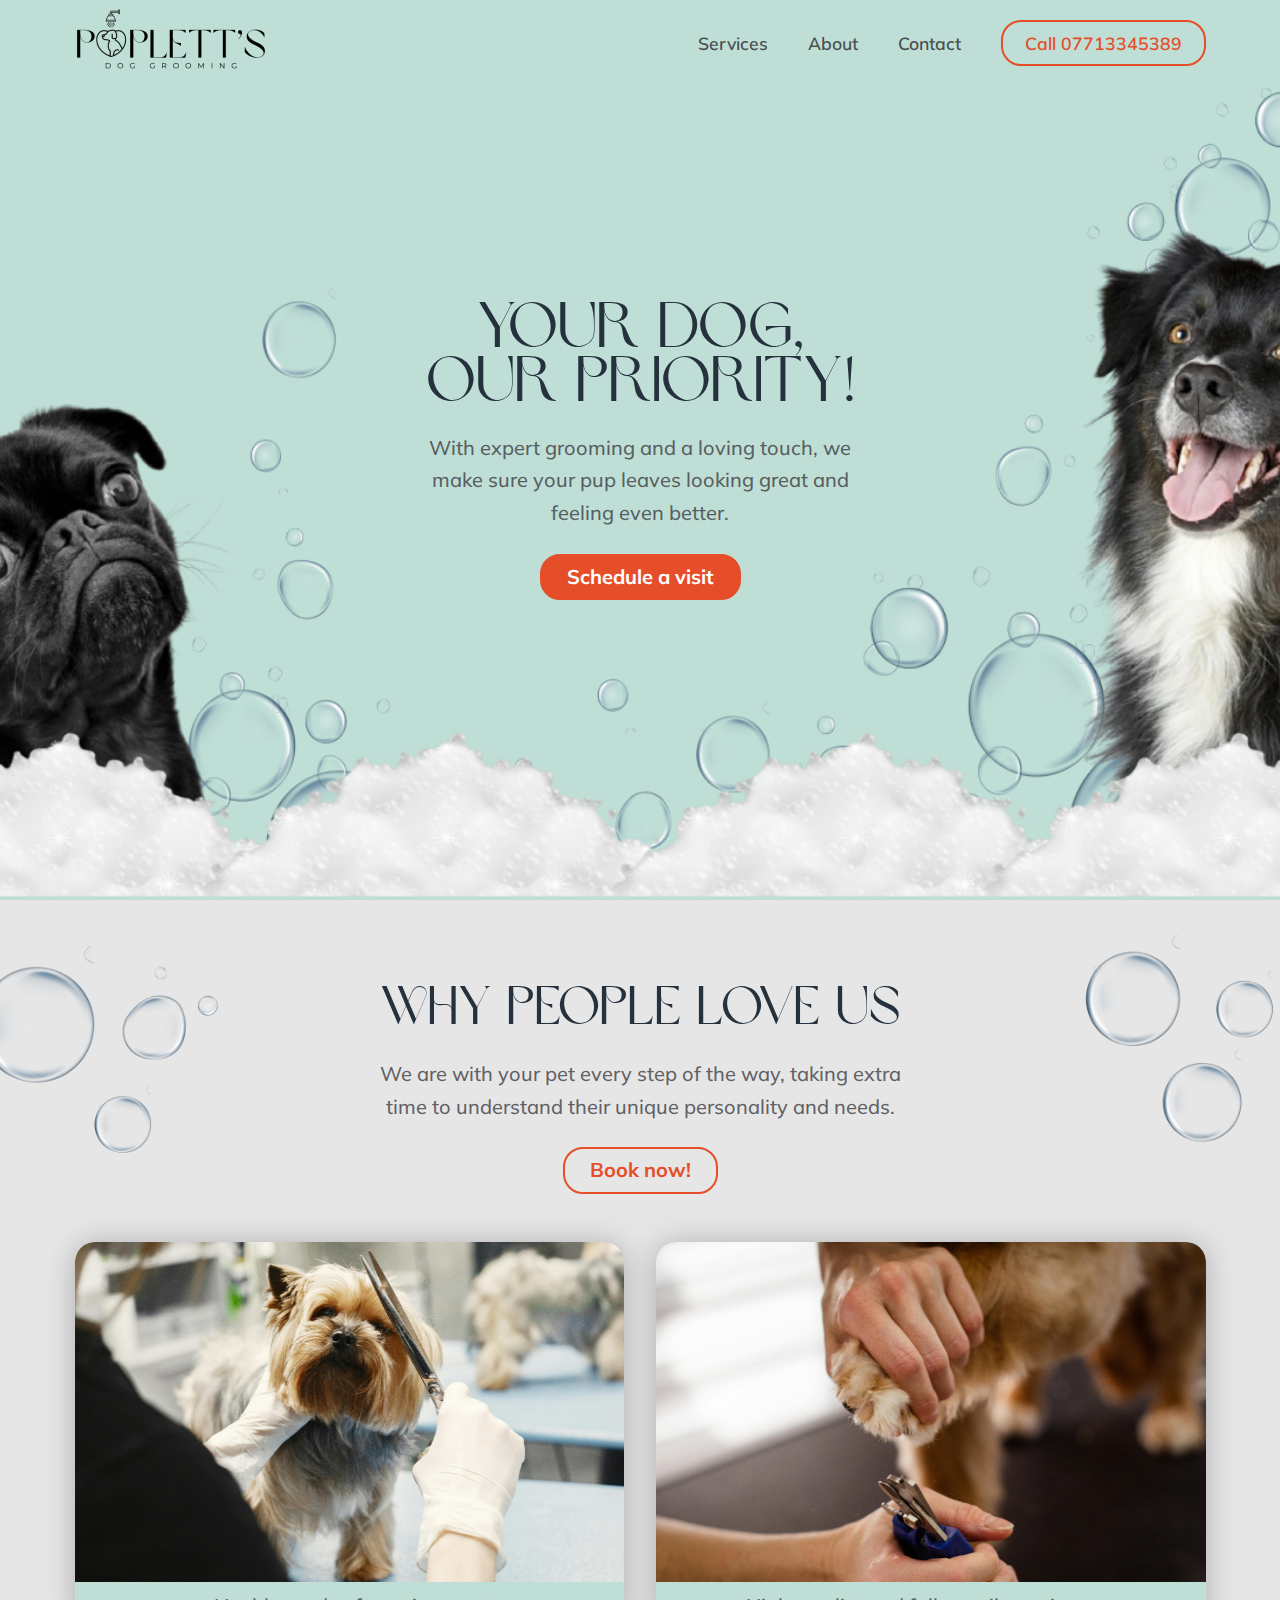
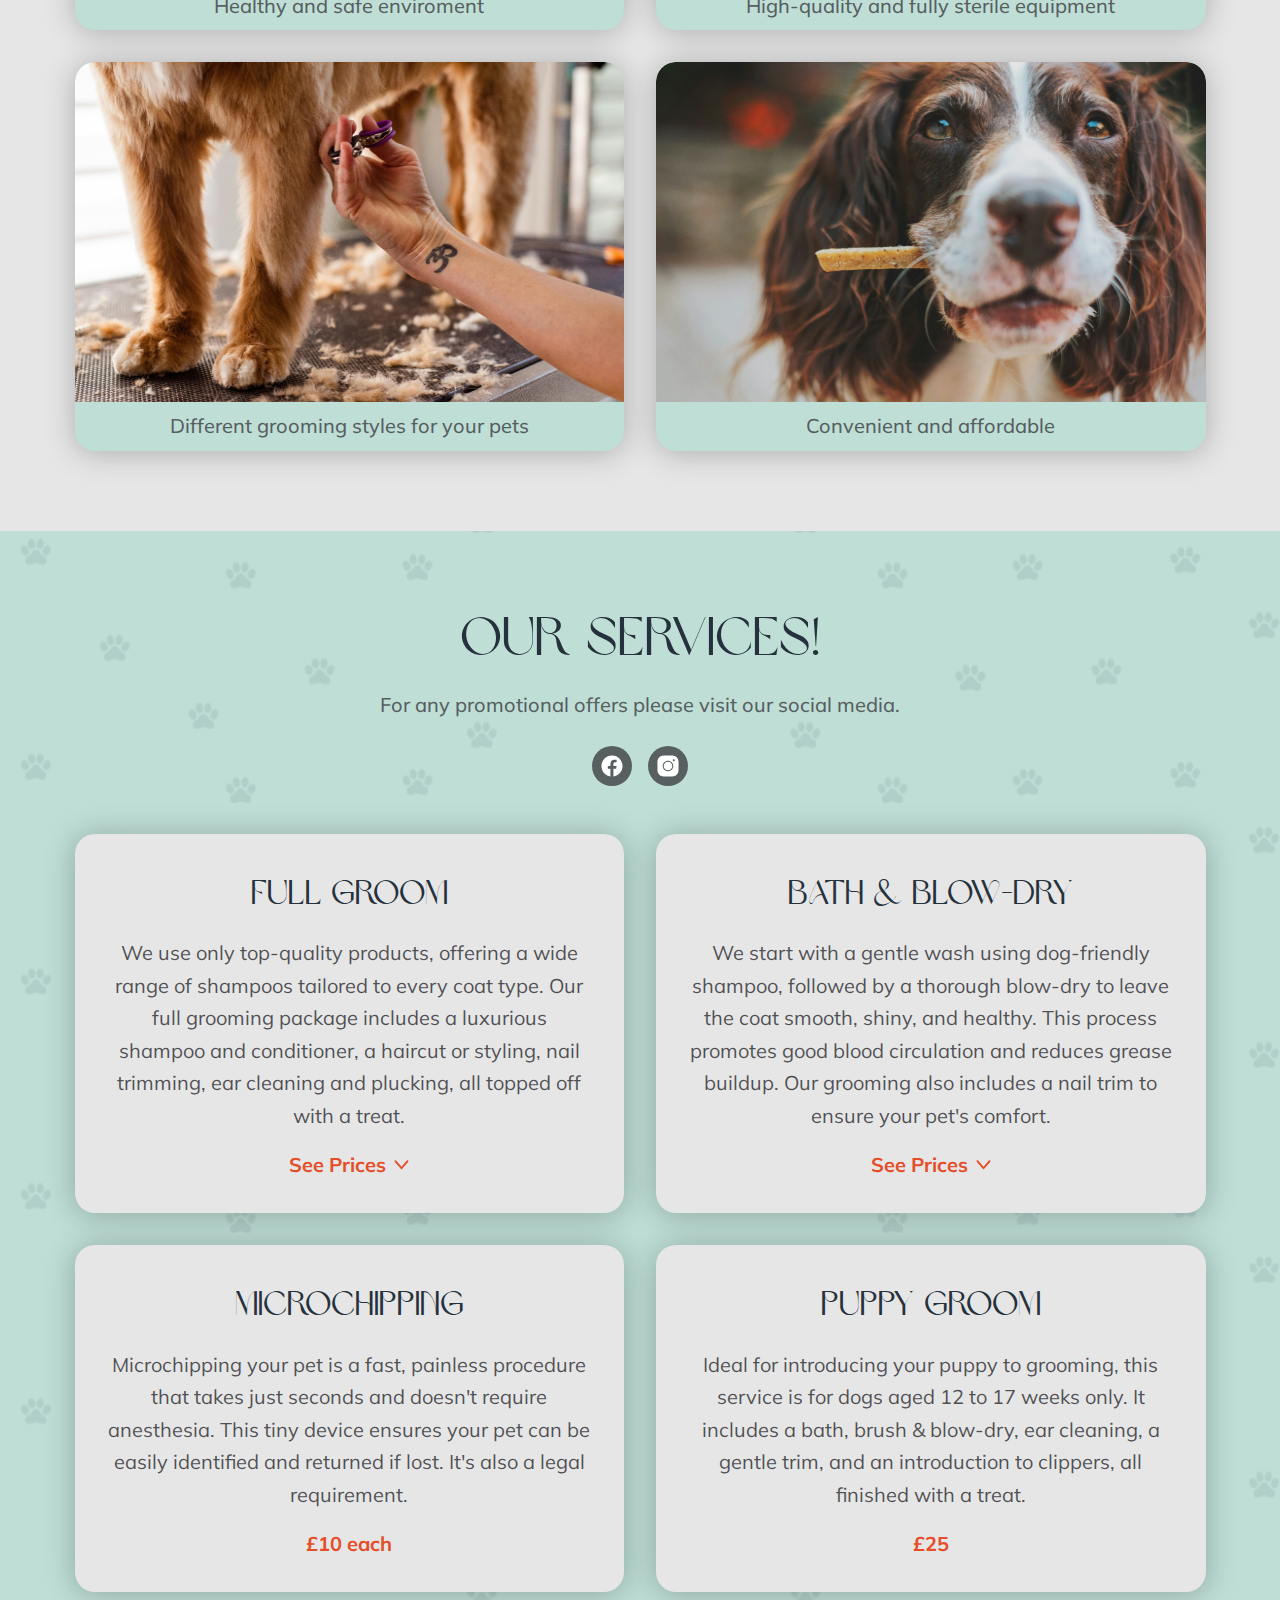
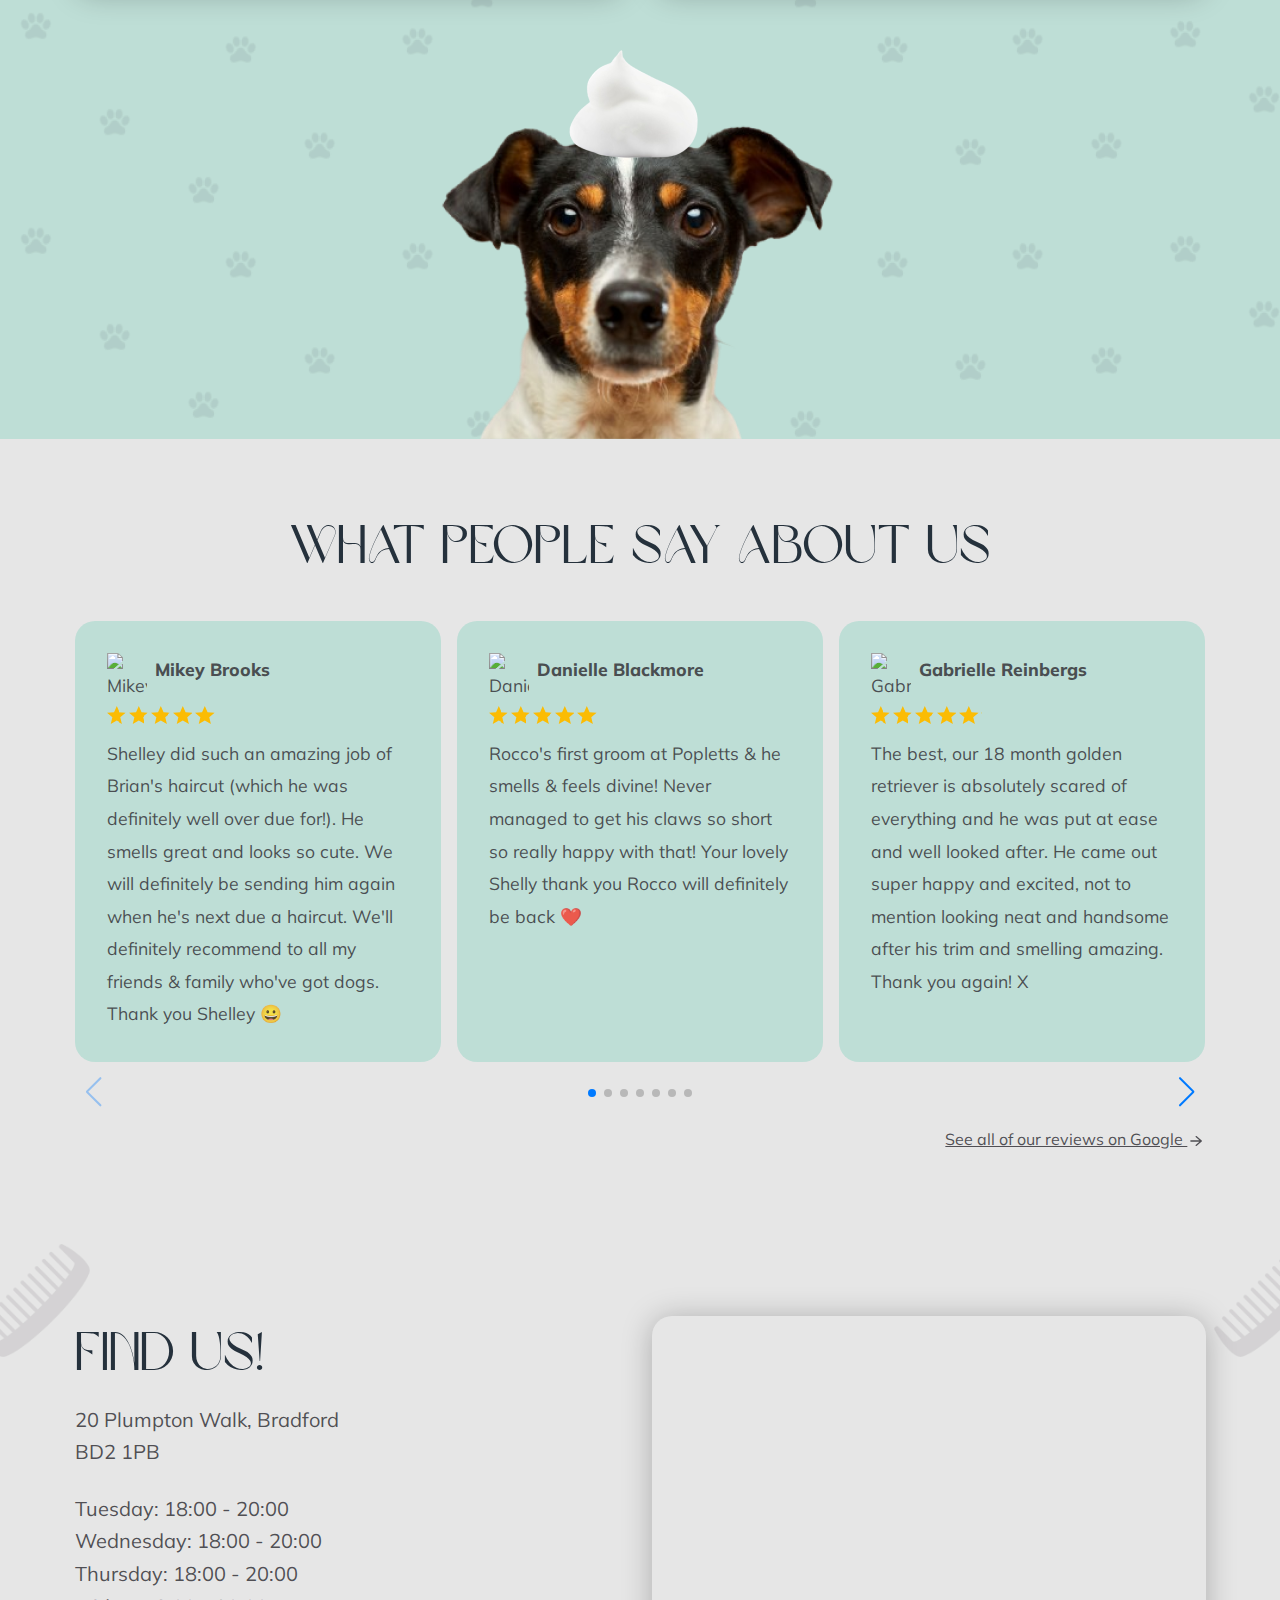
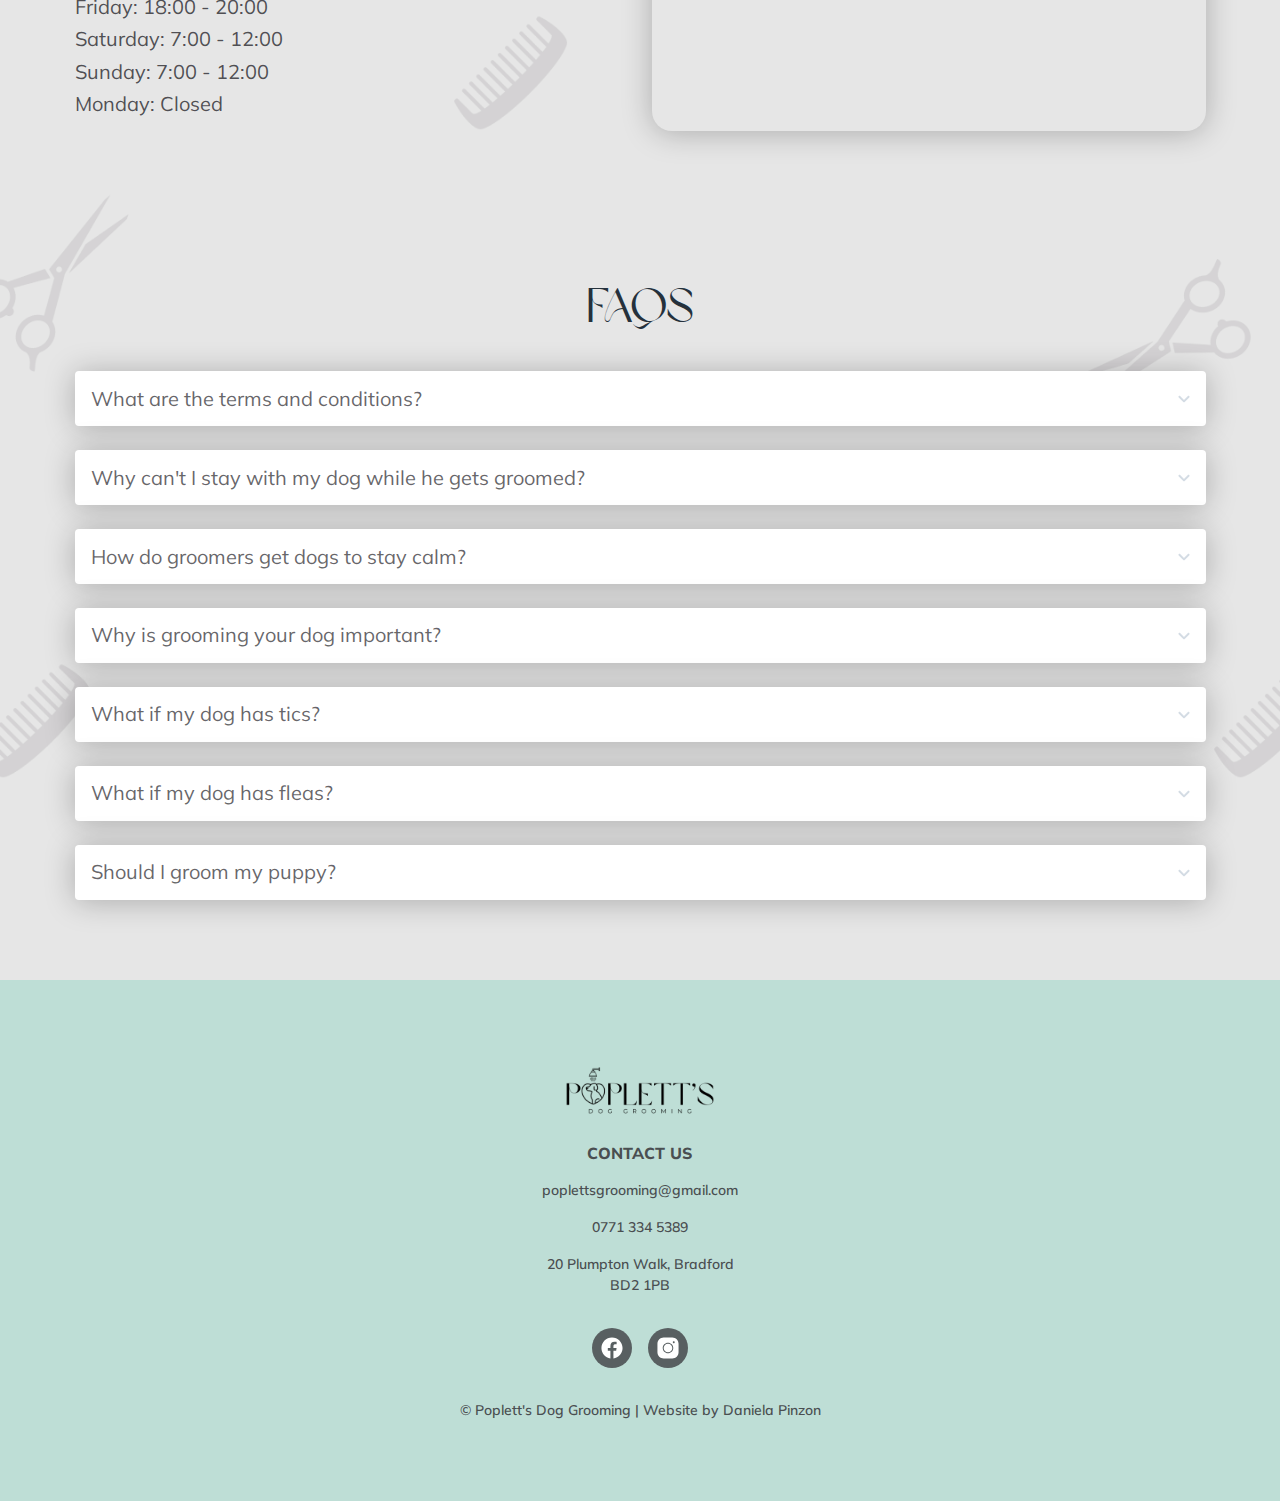
==== commit e3bf01a4: "Optimise home page performance" ====
--- a/index.html
+++ b/index.html
@@ -4,45 +4,90 @@
 <head>
   <meta charset="UTF-8">
   <meta name="viewport" content="width=device-width, initial-scale=1.0">
+  <meta name="description"
+    content="Professional dog grooming in Bradford, UK. Our experienced team offers gentle, affordable dog grooming services for all breeds. Book your appointment today.">
   <title>Poplett's Dog Grooming</title>
-  <link rel="preconnect" href="https://fonts.googleapis.com">
-  <link rel="preconnect" href="https://fonts.gstatic.com" crossorigin>
-  <link href="https://fonts.googleapis.com/css2?family=Mulish:ital,wght@0,200..1000;1,200..1000&display=swap"
-    rel="stylesheet">
-  <link rel="apple-touch-icon" sizes="57x57" href="./images/favicons/apple-icon-57x57.png">
-  <link rel="apple-touch-icon" sizes="60x60" href="./images/favicons/apple-icon-60x60.png">
-  <link rel="apple-touch-icon" sizes="72x72" href="./images/favicons/apple-icon-72x72.png">
-  <link rel="apple-touch-icon" sizes="76x76" href="./images/favicons/apple-icon-76x76.png">
-  <link rel="apple-touch-icon" sizes="114x114" href="./images/favicons/apple-icon-114x114.png">
-  <link rel="apple-touch-icon" sizes="120x120" href="./images/favicons/apple-icon-120x120.png">
-  <link rel="apple-touch-icon" sizes="144x144" href="./images/favicons/apple-icon-144x144.png">
-  <link rel="apple-touch-icon" sizes="152x152" href="./images/favicons/apple-icon-152x152.png">
-  <link rel="apple-touch-icon" sizes="180x180" href="./images/favicons/apple-icon-180x180.png">
-  <link rel="icon" type="image/png" sizes="192x192" href="./images/favicons/android-icon-192x192.png">
-  <link rel="icon" type="image/png" sizes="32x32" href="./images/favicons/favicon-32x32.png">
-  <link rel="icon" type="image/png" sizes="96x96" href="./images/favicons/favicon-96x96.png">
-  <link rel="icon" type="image/png" sizes="16x16" href="./images/favicons/favicon-16x16.png">
-  <link rel="manifest" href="./manifest.json">
-  <meta name="msapplication-TileColor" content="#beded6">
-  <meta name="msapplication-TileImage" content="./ms-icon-144x144.png">
-  <meta name="theme-color" content="#beded6">
+
+  <!-- Fonts -->
+  <link rel="preload" href="./fonts/brown-sugar.woff2" as="font" crossorigin>
+  <!-- <link rel="preload" href="./fonts/mulish-v13-latin-regular.woff2" as="font" crossorigin> -->
+  <!-- <link rel="preload" href="./fonts/mulish-v13-latin-italic.woff2" as="font" crossorigin> -->
+  <link rel="preload" href="./fonts/mulish-v13-latin-500.woff2" as="font" crossorigin>
+  <link rel="preload" href="./fonts/mulish-v13-latin-600.woff2" as="font" crossorigin>
+  <link rel="preload" href="./fonts/mulish-v13-latin-700.woff2" as="font" crossorigin>
+  <!-- <link rel="preload" href="./fonts/mulish-v13-latin-800.woff2" as="font" crossorigin> -->
 
   <!-- CSS -->
-  <link rel="stylesheet" href="https://cdn.jsdelivr.net/npm/swiper@11/swiper-bundle.min.css" />
+  <link rel="stylesheet" href="https://cdn.jsdelivr.net/npm/swiper@11/swiper-bundle.min.css" media="print"
+    onload="this.media='all'; this.onload=null;" />
   <link rel="stylesheet" href="shared.css">
-  <link rel="stylesheet" href="index.css">
+  <style>
+    body {
+      background-color: var(--colour-grey);
+    }
+
+    /* Hero */
+    .hero {
+      position: relative;
+      min-height: 100svh;
+      margin-top: -86px;
+      display: flex;
+      align-items: center;
+      background-color: var(--colour-turquoise);
+    }
+
+    .hero-header {
+      text-align: center;
+      display: flex;
+      flex-direction: column;
+      align-items: center;
+      gap: 1.5rem;
+      max-width: 465px;
+      position: relative;
+      z-index: 10;
+    }
+
+    .hero-bg {
+      position: absolute;
+      top: 0;
+      left: 0;
+      width: 100%;
+      height: 100%;
+      object-fit: cover;
+    }
+  </style>
+  <link rel="stylesheet" href="index.css" media="print" onload="this.media='all'; this.onload=null;">
 
   <!-- JS -->
   <script src="https://cdn.jsdelivr.net/npm/swiper@11/swiper-bundle.min.js" defer></script>
   <script src="shared.js" defer></script>
   <script src="index.js" defer></script>
+
+  <!-- Icons -->
+  <link rel="apple-touch-icon" sizes="57x57" href="./images/favicons/apple-icon-57x57.webp">
+  <link rel="apple-touch-icon" sizes="60x60" href="./images/favicons/apple-icon-60x60.webp">
+  <link rel="apple-touch-icon" sizes="72x72" href="./images/favicons/apple-icon-72x72.webp">
+  <link rel="apple-touch-icon" sizes="76x76" href="./images/favicons/apple-icon-76x76.webp">
+  <link rel="apple-touch-icon" sizes="114x114" href="./images/favicons/apple-icon-114x114.webp">
+  <link rel="apple-touch-icon" sizes="120x120" href="./images/favicons/apple-icon-120x120.webp">
+  <link rel="apple-touch-icon" sizes="144x144" href="./images/favicons/apple-icon-144x144.webp">
+  <link rel="apple-touch-icon" sizes="152x152" href="./images/favicons/apple-icon-152x152.webp">
+  <link rel="apple-touch-icon" sizes="180x180" href="./images/favicons/apple-icon-180x180.webp">
+  <link rel="icon" type="image/png" sizes="192x192" href="./images/favicons/android-icon-192x192.webp">
+  <link rel="icon" type="image/png" sizes="32x32" href="./images/favicons/favicon-32x32.webp">
+  <link rel="icon" type="image/png" sizes="96x96" href="./images/favicons/favicon-96x96.webp">
+  <link rel="icon" type="image/png" sizes="16x16" href="./images/favicons/favicon-16x16.webp">
+  <link rel="manifest" href="./manifest.json">
+  <meta name="msapplication-TileColor" content="#beded6">
+  <meta name="msapplication-TileImage" content="./ms-icon-144x144.webp">
+  <meta name="theme-color" content="#beded6">
 </head>
 
 <body>
   <nav class="site-nav-primary">
     <div class="container site-nav-container">
       <a href="./">
-        <img class="site-nav-logo" src="images/popletts-dog-grooming-logo.png" alt="Poplett's Dog Grooming logo">
+        <img class="site-nav-logo" width="384" height="172" src="images/popletts-logo-384.webp" alt="Poplett's logo">
       </a>
 
       <div class="site-nav-links">
@@ -52,7 +97,7 @@
         <a href="tel:+447713345389" class="btn-secondary site-nav-btn">Call 07713345389</a>
       </div>
 
-      <button id="site-nav-hamburger" class="site-nav-hamburger">
+      <button id="site-nav-hamburger" class="site-nav-hamburger" aria-label="Open navigation">
         <svg xmlns="http://www.w3.org/2000/svg" viewBox="0 0 24 24" fill="none">
           <path d="M4 18L20 18" stroke="currentColor" stroke-width="2" stroke-linecap="round"></path>
           <path d="M4 12L20 12" stroke="currentColor" stroke-width="2" stroke-linecap="round"></path>
@@ -67,7 +112,7 @@
       <a class="mobile-site-nav-link" href="#site-footer">Contact</a>
       <a href="tel:+447713345389" class="btn-secondary mobile-site-nav-btn">Call 07713345389</a>
 
-      <button id="mobile-site-nav-close" class="mobile-site-nav-close">
+      <button id="mobile-site-nav-close" class="mobile-site-nav-close" aria-label="Close navigation">
         <svg xmlns="http://www.w3.org/2000/svg" viewBox="0 0 24 24" fill="none">
           <path d="M19 5L5 19M5.00001 5L19 19" stroke="#000000" stroke-width="1.5" stroke-linecap="round"
             stroke-linejoin="round"></path>
@@ -85,9 +130,14 @@
         </p>
         <a href="https://wa.me/+447713345389" target="_blank" class="btn-primary">Schedule a visit</a>
       </div>
+
+      <img class="hero-bg" aria-hidden="true" alt="Dogs with soap and bubbles" width="720" height="386"
+        src="images/hero-bg-720.webp"
+        srcset="images/hero-bg-720.webp 720w, images/hero-bg-1440.webp 1440w, images/hero-bg-2880.webp 2880w"
+        sizes="100vw">
     </section>
 
-    <section class="why-people-love-us section">
+    <section class="why-people-love-us section" data-bg-img="images/why-people-love-us-background.webp">
       <div class="why-people-love-us-header container-small">
         <h2 class="h2">Why people love us</h2>
         <p class="subheading">
@@ -100,7 +150,11 @@
       <div class="card-grid container">
         <div class="photo-card">
           <div>
-            <img src="images/why-people-love-us-1.png" alt="Yorkshire Terrier being groomed">
+            <img alt="Yorkshire Terrier being groomed" width="565" height="340"
+              src="images/why-people-love-us-1-565.webp"
+              srcset="images/why-people-love-us-1-565.webp 565w, images/why-people-love-us-1-1130.webp 1130w"
+              sizes="(min-width: 1163px) 549.5px, (min-width: 815px) 50vw, (min-width: 597px) 565px, 110vw"
+              loading="lazy" decoding="async">
           </div>
           <p class="photo-card-caption">
             Healthy and safe enviroment
@@ -109,7 +163,10 @@
 
         <div class="photo-card">
           <div>
-            <img src="images/why-people-love-us-2.png" alt="Yorkshire Terrier being groomed">
+            <img alt="Dog having its nails clipped" width="565" height="340" src="images/why-people-love-us-2-565.webp"
+              srcset="images/why-people-love-us-2-565.webp 565w, images/why-people-love-us-2-1130.webp 1130w"
+              sizes="(min-width: 1163px) 549.5px, (min-width: 815px) 50vw, (min-width: 597px) 565px, 110vw"
+              loading="lazy" decoding="async">
           </div>
           <p class="photo-card-caption">
             High-quality and fully sterile equipment
@@ -118,7 +175,10 @@
 
         <div class="photo-card">
           <div>
-            <img src="images/why-people-love-us-3.png" alt="Yorkshire Terrier being groomed">
+            <img alt="Dog having a hair cut" width="565" height="340" src="images/why-people-love-us-3-565.webp"
+              srcset="images/why-people-love-us-3-565.webp 565w, images/why-people-love-us-3-1130.webp 1130w"
+              sizes="(min-width: 1163px) 549.5px, (min-width: 815px) 50vw, (min-width: 597px) 565px, 110vw"
+              loading="lazy" decoding="async">
           </div>
           <p class="photo-card-caption">
             Different grooming styles for your pets
@@ -127,7 +187,11 @@
 
         <div class="photo-card">
           <div>
-            <img src="images/why-people-love-us-4.png" alt="Yorkshire Terrier being groomed">
+            <img alt="Springer Spaniel eating a treat" width="565" height="340"
+              src="images/why-people-love-us-4-565.webp"
+              srcset="images/why-people-love-us-4-565.webp 565w, images/why-people-love-us-4-1130.webp 1130w"
+              sizes="(min-width: 1163px) 549.5px, (min-width: 815px) 50vw, (min-width: 597px) 565px, 110vw"
+              loading="lazy" decoding="async">
           </div>
           <p class="photo-card-caption">
             Convenient and affordable
@@ -136,7 +200,7 @@
       </div>
     </section>
 
-    <section id="our-services" class="our-services section">
+    <section id="our-services" class="our-services section" data-bg-img="images/our-services-background.webp">
       <div class="our-services-header container-small">
         <h2 class="h2">Our services!</h2>
         <p class="subheading">
@@ -144,14 +208,15 @@
         </p>
         <div class="social-icons">
           <a class="social-icon-link" href="https://www.facebook.com/people/Popletts-Dog-Grooming/61564858483515/"
-            target="_blank">
+            target="_blank" aria-label="Visit Poplett's Dog Grooming on Facebook">
             <svg class="social-icon" xmlns="http://www.w3.org/2000/svg" viewBox="0 0 50 50">
               <path
                 d="M25,3C12.85,3,3,12.85,3,25c0,11.03,8.125,20.137,18.712,21.728V30.831h-5.443v-5.783h5.443v-3.848 c0-6.371,3.104-9.168,8.399-9.168c2.536,0,3.877,0.188,4.512,0.274v5.048h-3.612c-2.248,0-3.033,2.131-3.033,4.533v3.161h6.588 l-0.894,5.783h-5.694v15.944C38.716,45.318,47,36.137,47,25C47,12.85,37.15,3,25,3z">
               </path>
             </svg>
           </a>
-          <a class="social-icon-link" href="https://www.instagram.com/popletts_grooming/" target="_blank">
+          <a class="social-icon-link" href="https://www.instagram.com/popletts_grooming/" target="_blank"
+            aria-label="Visit Poplett's Dog Grooming on Instagram">
             <svg class="social-icon" xmlns="http://www.w3.org/2000/svg" viewBox="0 0 50 50">
               <path
                 d="M 16 3 C 8.83 3 3 8.83 3 16 L 3 34 C 3 41.17 8.83 47 16 47 L 34 47 C 41.17 47 47 41.17 47 34 L 47 16 C 47 8.83 41.17 3 34 3 L 16 3 z M 37 11 C 38.1 11 39 11.9 39 13 C 39 14.1 38.1 15 37 15 C 35.9 15 35 14.1 35 13 C 35 11.9 35.9 11 37 11 z M 25 14 C 31.07 14 36 18.93 36 25 C 36 31.07 31.07 36 25 36 C 18.93 36 14 31.07 14 25 C 14 18.93 18.93 14 25 14 z M 25 16 C 20.04 16 16 20.04 16 25 C 16 29.96 20.04 34 25 34 C 29.96 34 34 29.96 34 25 C 34 20.04 29.96 16 25 16 z" />
@@ -259,7 +324,10 @@
       </div>
 
       <div class="container">
-        <img class="our-services-jack-russell" src="images/jack-russell.png" alt="Jack Russell"></img>
+        <img class="our-services-jack-russell" alt="Jack Russell" width="443" height="398.88"
+          src="images/jack-russell-443.webp"
+          srcset="images/jack-russell-443.webp 443w, images/jack-russell-886.webp 886w"
+          sizes="(min-width: 475px) 443px, 100vw" loading="lazy" decoding="async" />
       </div>
     </section>
 
@@ -272,7 +340,7 @@
             <div class="swiper-slide">
               <div class="google-review">
                 <div class="google-review-header">
-                  <img class="google-review-avatar"
+                  <img class="google-review-avatar" width="40" height="40" loading="lazy" decoding="async"
                     src="https://lh3.googleusercontent.com/a/ACg8ocIHuZ4mgPIE1wjN2ChDYsAGgOFFfZqdhlEUvcOz2AN9iDgoFA=s40-c-rp-mo-br100"
                     alt="Mikey Brooks">
                   <p class="google-review-name">Mikey Brooks</p>
@@ -289,7 +357,7 @@
             <div class="swiper-slide">
               <div class="google-review">
                 <div class="google-review-header">
-                  <img class="google-review-avatar"
+                  <img class="google-review-avatar" width="40" height="40" loading="lazy" decoding="async"
                     src="https://lh3.googleusercontent.com/a/ACg8ocILaOn4TlM7mxe9BLYM38HC9t5100QnuelgpEf8USrKkoIdrQ=s40-c-rp-mo-br100"
                     alt="Danielle Blackmore">
                   <p class="google-review-name">Danielle Blackmore</p>
@@ -305,7 +373,7 @@
             <div class="swiper-slide">
               <div class="google-review">
                 <div class="google-review-header">
-                  <img class="google-review-avatar"
+                  <img class="google-review-avatar" width="40" height="40" loading="lazy" decoding="async"
                     src="https://lh3.googleusercontent.com/a/ACg8ocKvHn3wnRGcI0f1mZULlPlPQFK8rFziLBk2E6sirelql-UFKA=s40-c-rp-mo-br100"
                     alt="Gabrielle Reinbergs">
                   <p class="google-review-name">Gabrielle Reinbergs</p>
@@ -323,7 +391,7 @@
             <div class="swiper-slide">
               <div class="google-review">
                 <div class="google-review-header">
-                  <img class="google-review-avatar"
+                  <img class="google-review-avatar" width="40" height="40" loading="lazy" decoding="async"
                     src="https://lh3.googleusercontent.com/a/ACg8ocJGQ_IB142mjRhU6M47gTnNTnj8u5k7riLKjd_z3E-bN4IRdQ=s40-c-rp-mo-br100"
                     alt="Daniela Smith1998">
                   <p class="google-review-name">Daniela Smith1998</p>
@@ -339,7 +407,7 @@
             <div class="swiper-slide">
               <div class="google-review">
                 <div class="google-review-header">
-                  <img class="google-review-avatar"
+                  <img class="google-review-avatar" width="40" height="40" loading="lazy" decoding="async"
                     src="https://lh3.googleusercontent.com/a/ACg8ocL1MFwmBXhdb6--MPwEBV1NTUjBIBzjMCZVpoVh5Yr4SM3Dfg=s40-c-rp-mo-br100"
                     alt="Richard Worby">
                   <p class="google-review-name">Richard Worby</p>
@@ -355,7 +423,7 @@
             <div class="swiper-slide">
               <div class="google-review">
                 <div class="google-review-header">
-                  <img class="google-review-avatar"
+                  <img class="google-review-avatar" width="40" height="40" loading="lazy" decoding="async"
                     src="https://lh3.googleusercontent.com/a/ACg8ocI-9nZTfEAvRAU0ntQpFS2yDXQyRziEDXvnLEXKYa2ZEFGr3Q=s40-c-rp-mo-br100"
                     alt="Laura Brickley">
                   <p class="google-review-name">Laura Brickley</p>
@@ -369,7 +437,7 @@
             <div class="swiper-slide">
               <div class="google-review">
                 <div class="google-review-header">
-                  <img class="google-review-avatar"
+                  <img class="google-review-avatar" width="40" height="40" loading="lazy" decoding="async"
                     src="https://lh3.googleusercontent.com/a-/ALV-UjXKXncLyobXnirI8jun6XgHCL7iwrUQ8x7ybHMYxeYsuxwYJ0q3wQ=s40-c-rp-mo-br100"
                     alt="Stacey Read">
                   <p class="google-review-name">Stacey Read</p>
@@ -385,7 +453,7 @@
             <div class="swiper-slide">
               <div class="google-review">
                 <div class="google-review-header">
-                  <img class="google-review-avatar"
+                  <img class="google-review-avatar" width="40" height="40" loading="lazy" decoding="async"
                     src="https://lh3.googleusercontent.com/a-/ALV-UjXH0Grac_eoFNg_xcquS_-Vi8uyTEIXso-T53q_-D7nnQC8X2GdTg=s40-c-rp-mo-br100"
                     alt="Daniela Pinzon Guzman">
                   <p class="google-review-name">Daniela Pinzon Guzman</p>
@@ -401,7 +469,7 @@
             <div class="swiper-slide">
               <div class="google-review">
                 <div class="google-review-header">
-                  <img class="google-review-avatar"
+                  <img class="google-review-avatar" width="40" height="40" loading="lazy" decoding="async"
                     src="https://lh3.googleusercontent.com/a/ACg8ocKXZJirr2_TikVCw8CZ9hnhFysWbzDSgGr4JaAVIbBKGPqqQg=s40-c-rp-mo-br100"
                     alt="James Firth">
                   <p class="google-review-name">James Firth</p>
@@ -437,7 +505,7 @@
       </p>
     </section>
 
-    <div class="find-us-faq">
+    <div class="find-us-faq" data-bg-img="images/find-us-faq-background.webp">
       <section class="find-us-section section">
         <div class="container find-us-container">
           <div class="find-us-info">
@@ -457,7 +525,7 @@
             </div>
           </div>
 
-          <iframe class="find-us-map"
+          <iframe class="find-us-map" title="Poplett's Dog Grooming | Google Maps"
             src="https://www.google.com/maps/embed?pb=!1m18!1m12!1m3!1d2354.8556898169595!2d-1.7473985233811782!3d53.827643072432814!2m3!1f0!2f0!3f0!3m2!1i1024!2i768!4f13.1!3m3!1m2!1s0x487be3ec035cb0bd%3A0xdf08306ad85264f6!2s20%20Plumpton%20Walk%2C%20Bradford%20BD2%201PB!5e0!3m2!1sen!2suk!4v1726266197720!5m2!1sen!2suk"
             style="border:0;" allowfullscreen="" loading="lazy" referrerpolicy="no-referrer-when-downgrade"></iframe>
         </div>
@@ -584,7 +652,8 @@
   </main>
 
   <footer id="site-footer" class="section site-footer">
-    <img class="site-footer-logo" src="images/popletts-dog-grooming-logo.png" alt="Poplett's Dog Grooming logo">
+    <img class="site-footer-logo" width="384" height="172" src="images/popletts-logo-384.webp" alt="Poplett's logo"
+      loading="lazy" decoding="async">
 
     <h2 class="site-footer-heading">Contact Us</h2>
     <p><a href="mailto:poplettsgrooming@gmail.com">poplettsgrooming@gmail.com</a></p>
@@ -595,14 +664,15 @@
     </address>
     <div class="social-icons">
       <a class="social-icon-link" href="https://www.facebook.com/people/Popletts-Dog-Grooming/61564858483515/"
-        target="_blank">
+        target="_blank" aria-label="Visit Poplett's Dog Grooming on Facebook">
         <svg class="social-icon" xmlns="http://www.w3.org/2000/svg" viewBox="0 0 50 50">
           <path
             d="M25,3C12.85,3,3,12.85,3,25c0,11.03,8.125,20.137,18.712,21.728V30.831h-5.443v-5.783h5.443v-3.848 c0-6.371,3.104-9.168,8.399-9.168c2.536,0,3.877,0.188,4.512,0.274v5.048h-3.612c-2.248,0-3.033,2.131-3.033,4.533v3.161h6.588 l-0.894,5.783h-5.694v15.944C38.716,45.318,47,36.137,47,25C47,12.85,37.15,3,25,3z">
           </path>
         </svg>
       </a>
-      <a class="social-icon-link" href="https://www.instagram.com/popletts_grooming/" target="_blank">
+      <a class="social-icon-link" href="https://www.instagram.com/popletts_grooming/" target="_blank"
+        aria-label="Visit Poplett's Dog Grooming on Instagram">
         <svg class="social-icon" xmlns="http://www.w3.org/2000/svg" viewBox="0 0 50 50">
           <path
             d="M 16 3 C 8.83 3 3 8.83 3 16 L 3 34 C 3 41.17 8.83 47 16 47 L 34 47 C 41.17 47 47 41.17 47 34 L 47 16 C 47 8.83 41.17 3 34 3 L 16 3 z M 37 11 C 38.1 11 39 11.9 39 13 C 39 14.1 38.1 15 37 15 C 35.9 15 35 14.1 35 13 C 35 11.9 35.9 11 37 11 z M 25 14 C 31.07 14 36 18.93 36 25 C 36 31.07 31.07 36 25 36 C 18.93 36 14 31.07 14 25 C 14 18.93 18.93 14 25 14 z M 25 16 C 20.04 16 16 20.04 16 25 C 16 29.96 20.04 34 25 34 C 29.96 34 34 29.96 34 25 C 34 20.04 29.96 16 25 16 z" />
--- a/shared.css
+++ b/shared.css
@@ -1,8 +1,59 @@
-@font-face {
-  font-family: "Brown Sugar";
-  src: url("./fonts/brown-sugar.woff2") format("woff2"),
-    url("/fonts/brown-sugar.woff") format("woff"),
-    url("./fonts/brown-sugar.ttf") format("truetype");
+/* brown-sugar-regular */
+@font-face {
+  font-display: swap;
+  font-family: 'Brown Sugar';
+  font-style: normal;
+  font-weight: 400;
+  src: url('./fonts/brown-sugar.woff2') format('woff2');
+}
+
+/* mulish-regular - latin */
+@font-face {
+  font-display: swap;
+  font-family: 'Mulish';
+  font-style: normal;
+  font-weight: 400;
+  src: url('./fonts/mulish-v13-latin-regular.woff2') format('woff2');
+}
+/* mulish-italic - latin */
+@font-face {
+  font-display: swap;
+  font-family: 'Mulish';
+  font-style: italic;
+  font-weight: 400;
+  src: url('./fonts/mulish-v13-latin-italic.woff2') format('woff2');
+}
+/* mulish-500 - latin */
+@font-face {
+  font-display: swap;
+  font-family: 'Mulish';
+  font-style: normal;
+  font-weight: 500;
+  src: url('./fonts/mulish-v13-latin-500.woff2') format('woff2');
+}
+/* mulish-600 - latin */
+@font-face {
+  font-display: swap;
+  font-family: 'Mulish';
+  font-style: normal;
+  font-weight: 600;
+  src: url('./fonts/mulish-v13-latin-600.woff2') format('woff2');
+}
+/* mulish-700 - latin */
+@font-face {
+  font-display: swap;
+  font-family: 'Mulish';
+  font-style: normal;
+  font-weight: 700;
+  src: url('./fonts/mulish-v13-latin-700.woff2') format('woff2');
+}
+/* mulish-800 - latin */
+@font-face {
+  font-display: swap;
+  font-family: 'Mulish';
+  font-style: normal;
+  font-weight: 800;
+  src: url('./fonts/mulish-v13-latin-800.woff2') format('woff2');
 }
 
 :root {
@@ -11,8 +62,8 @@
   --colour-orange: #e54e29;
   --colour-grey: #e6e6e6;
 
-  --font-family-heading: "Brown Sugar", sans-serif;
-  --font-family-body: "Mulish", sans-serif;
+  --font-family-heading: 'Brown Sugar', sans-serif;
+  --font-family-body: 'Mulish', sans-serif;
 
   --font-body: 1.25rem/163.2% var(--font-family-body);
   --font-colour-body: rgba(53, 52, 57, 0.85);
@@ -190,6 +241,11 @@
 }
 
 /* Site nav */
+.site-nav-primary {
+  position: relative;
+  z-index: 100;
+}
+
 .site-nav-container {
   display: flex;
   align-items: center;
@@ -197,7 +253,9 @@
 }
 
 .site-nav-logo {
-  height: 86px;
+  width: 192px;
+  height: auto;
+  max-width: 50vw;
 }
 
 .site-nav-links {
@@ -309,6 +367,7 @@
 
 .site-footer-logo {
   width: 150px;
+  height: auto;
 }
 
 .site-footer-heading {
--- a/index.css
+++ b/index.css
@@ -1,7 +1,3 @@
-body {
-  background-color: var(--colour-grey);
-}
-
 .card-grid {
   display: grid;
   grid-template-columns: repeat(2, 1fr);
@@ -63,34 +59,10 @@
   font-weight: 700;
 }
 
-/* Hero */
-.hero {
-  min-height: 100svh;
-  margin-top: -86px;
-  display: flex;
-  align-items: center;
-  background-color: var(--colour-turquoise);
-  background-image: url(images/hero-background.png);
-  background-size: cover;
-  background-position-x: center;
-  background-position-y: calc(100% + 35px);
-  background-repeat: no-repeat;
-}
-
-.hero-header {
-  text-align: center;
-  display: flex;
-  flex-direction: column;
-  align-items: center;
-  gap: 1.5rem;
-  max-width: 465px;
-}
-
 /* Why people love us */
 .why-people-love-us {
   display: grid;
   gap: 3rem;
-  background-image: url(images/why-people-love-us-background.png);
   background-size: contain;
   background-position-y: 2rem;
   background-repeat: no-repeat;
@@ -110,7 +82,6 @@
   gap: 3rem;
   background-color: var(--colour-turquoise);
   padding-bottom: 0;
-  background-image: url(images/our-services-background.png);
   background-position: 20px 5px;
   background-size: calc(100% - 20px);
   background-repeat: repeat-y;
@@ -127,6 +98,7 @@
 .our-services-jack-russell {
   margin-inline: auto;
   width: 443px;
+  height: auto;
 }
 
 /* Testimonials */
@@ -285,7 +257,6 @@
 
 /* Find us and FAQ section */
 .find-us-faq {
-  background-image: url(images/find-us-faq-background.png);
   background-size: 100%;
   background-repeat: repeat-y;
 }
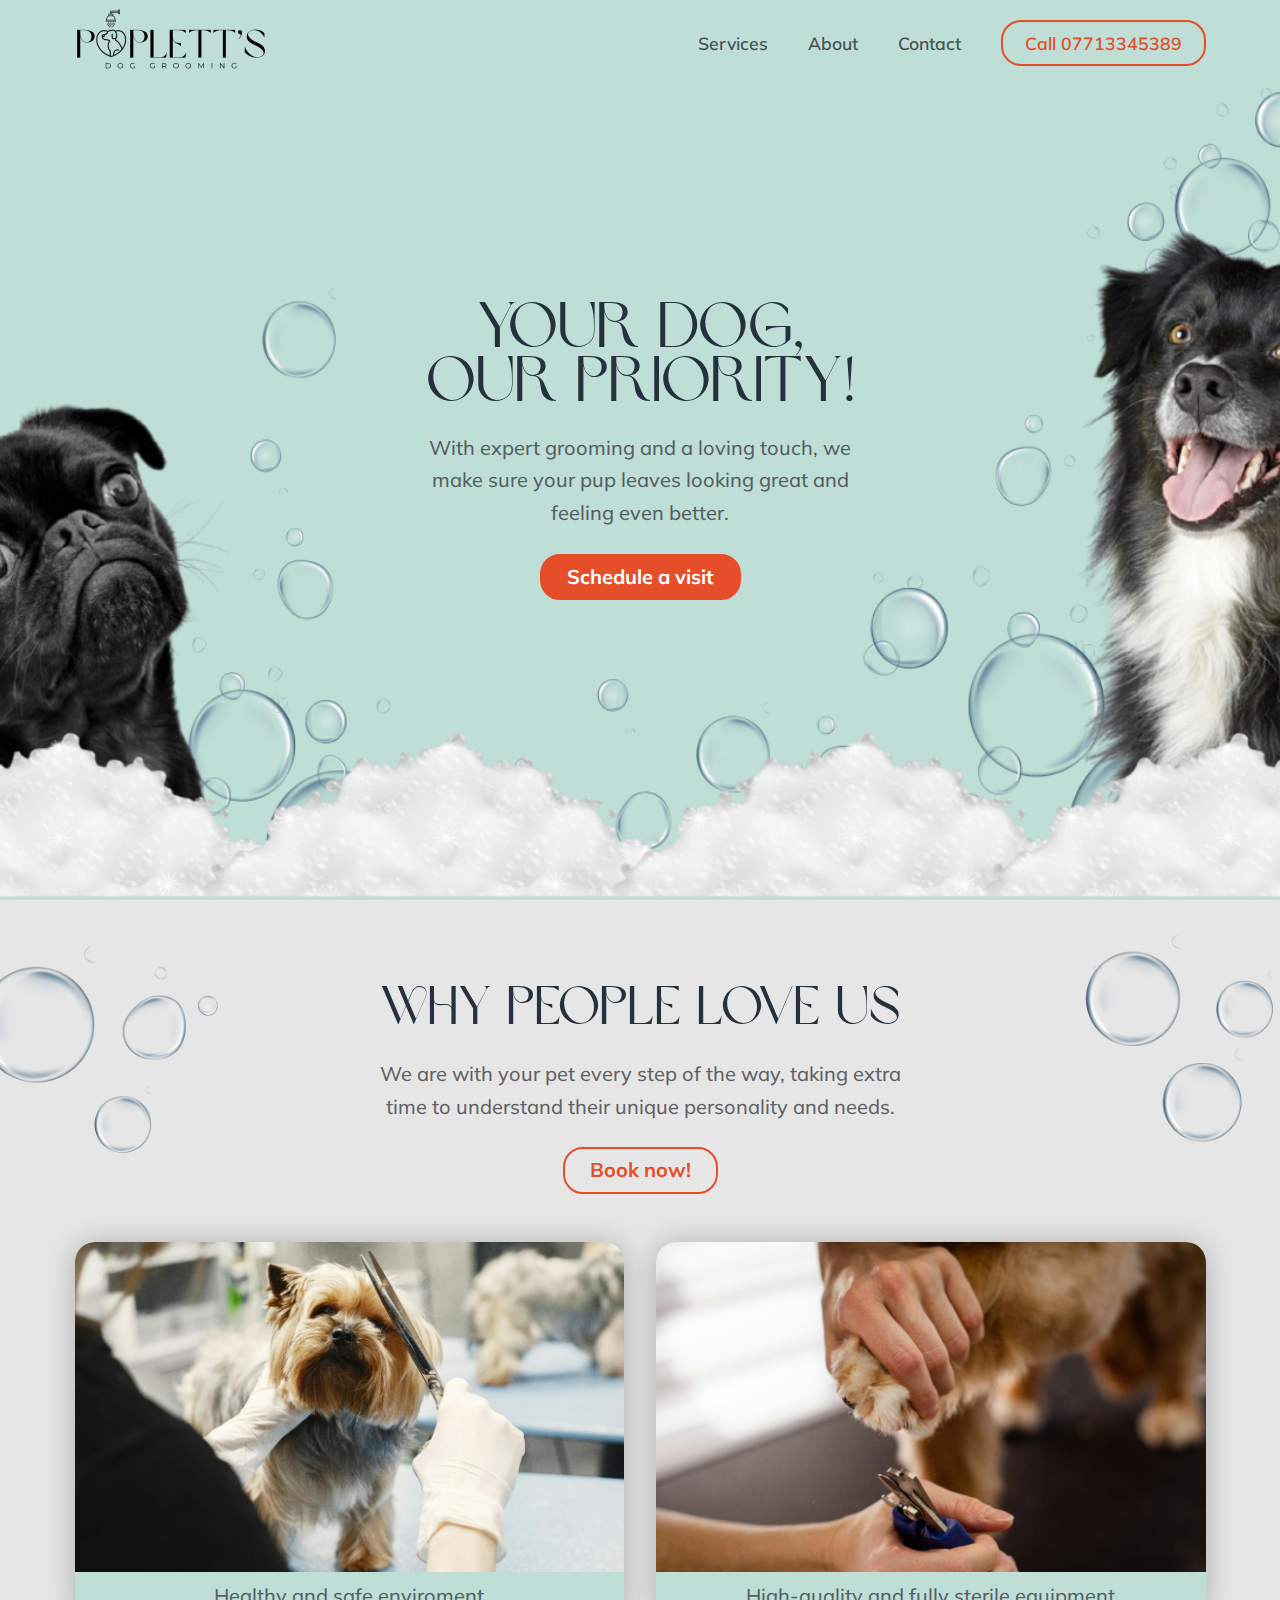
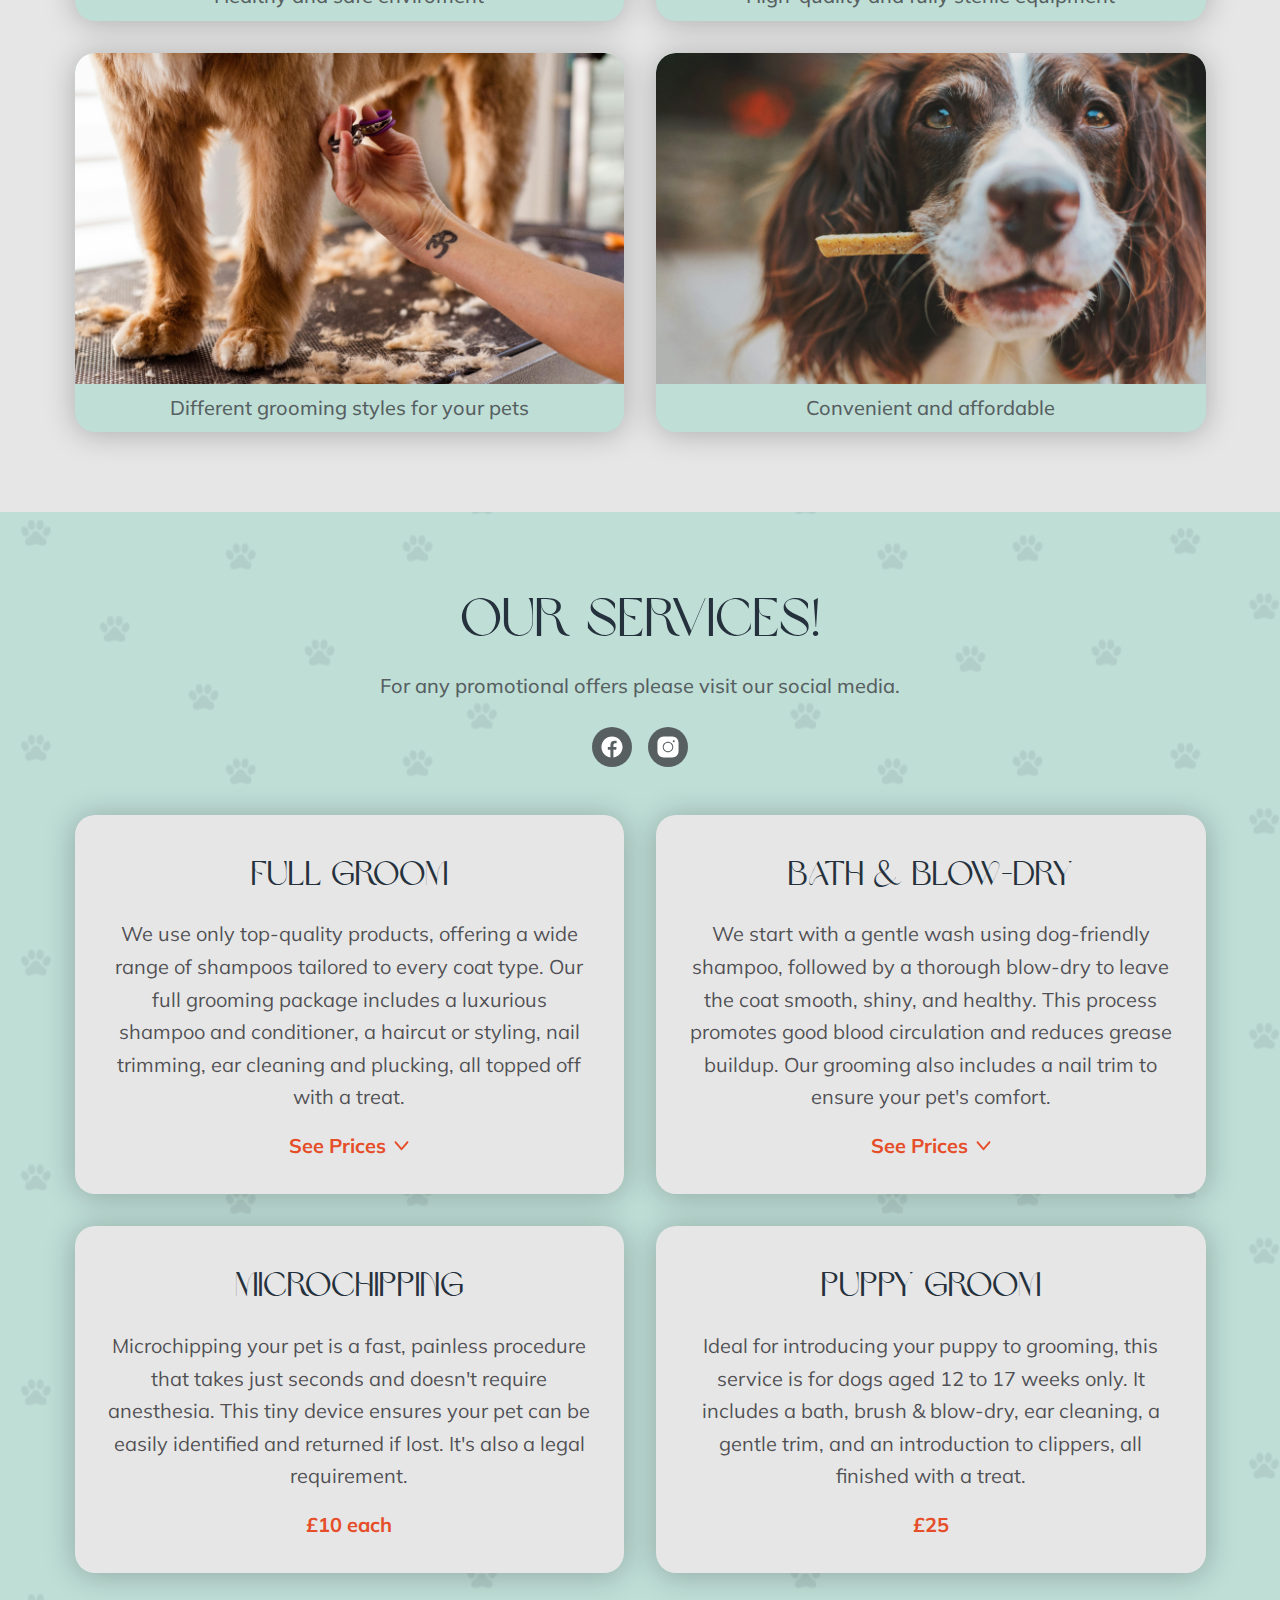
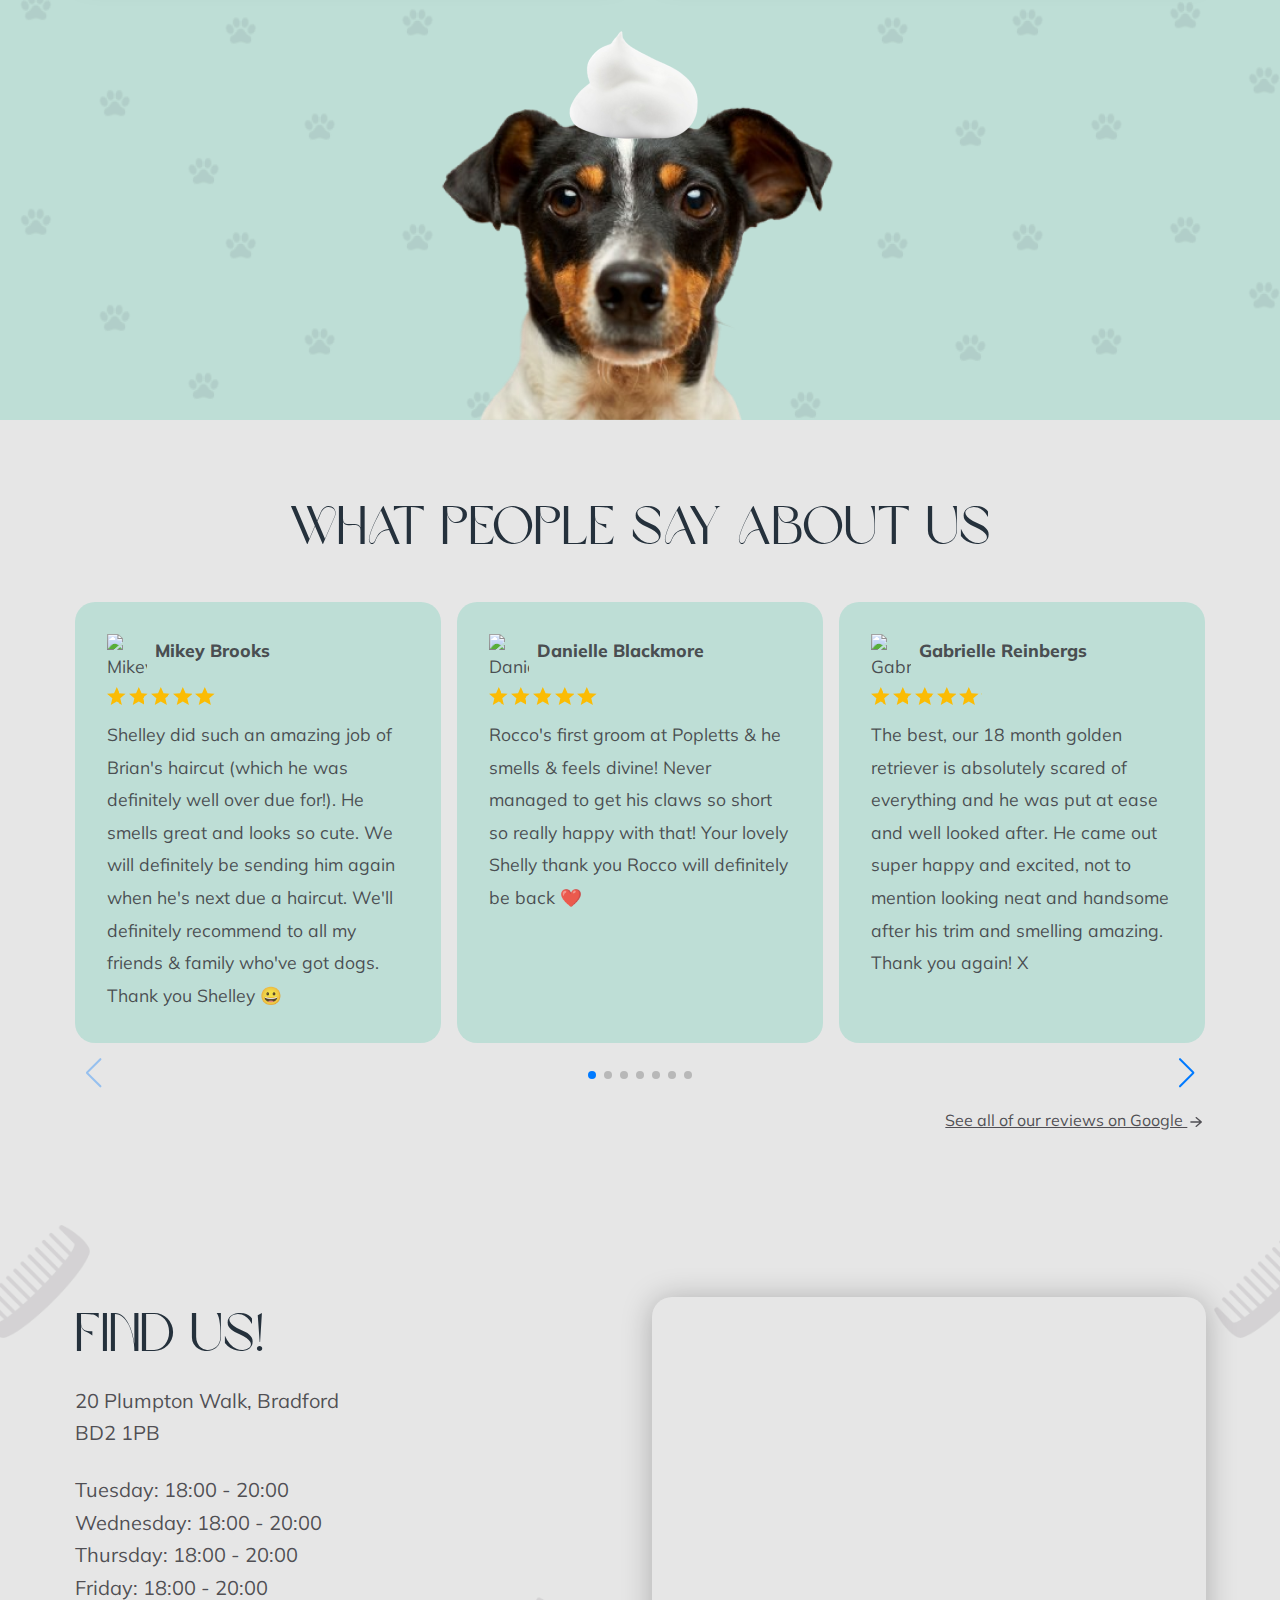
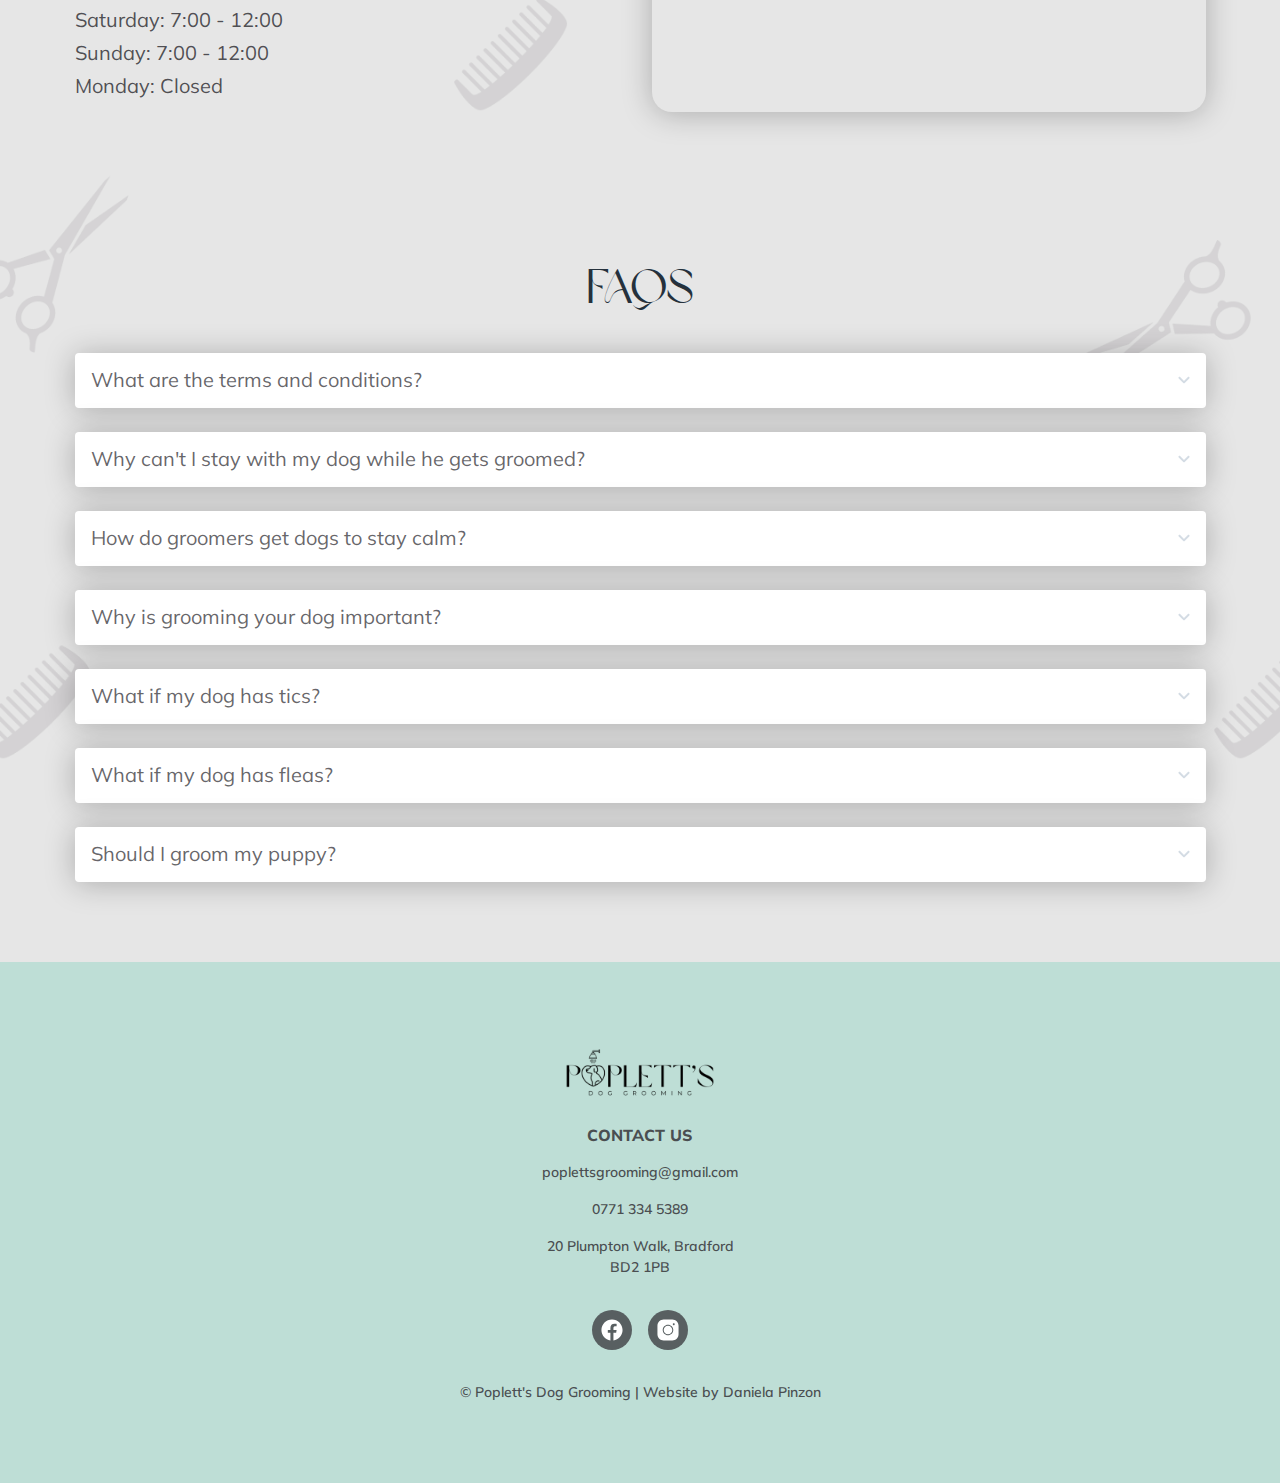
==== commit 35a98041: "Fix landing page images and bg image on mobile" ====
--- a/index.html
+++ b/index.html
@@ -131,10 +131,13 @@
         <a href="https://wa.me/+447713345389" target="_blank" class="btn-primary">Schedule a visit</a>
       </div>
 
-      <img class="hero-bg" aria-hidden="true" alt="Dogs with soap and bubbles" width="720" height="386"
-        src="images/hero-bg-720.webp"
-        srcset="images/hero-bg-720.webp 720w, images/hero-bg-1440.webp 1440w, images/hero-bg-2880.webp 2880w"
-        sizes="100vw">
+      <picture>
+        <source media="(min-width: 431px)"
+          srcset="images/hero-bg-720.webp 720w, images/hero-bg-1440.webp 1440w, images/hero-bg-2880.webp 2880w"
+          sizes="100vw">
+        <img class="hero-bg" alt="Dogs with soap and bubbles" width="430" height="932"
+          srcset="images/hero-bg-m-430.webp 430w, images/hero-bg-m-860.webp 860w" sizes="100vw">
+      </picture>
     </section>
 
     <section class="why-people-love-us section" data-bg-img="images/why-people-love-us-background.webp">
--- a/shared.css
+++ b/shared.css
@@ -98,6 +98,7 @@
 img {
   display: block;
   max-width: 100%;
+  height: auto;
 }
 
 /* reset buttons */
